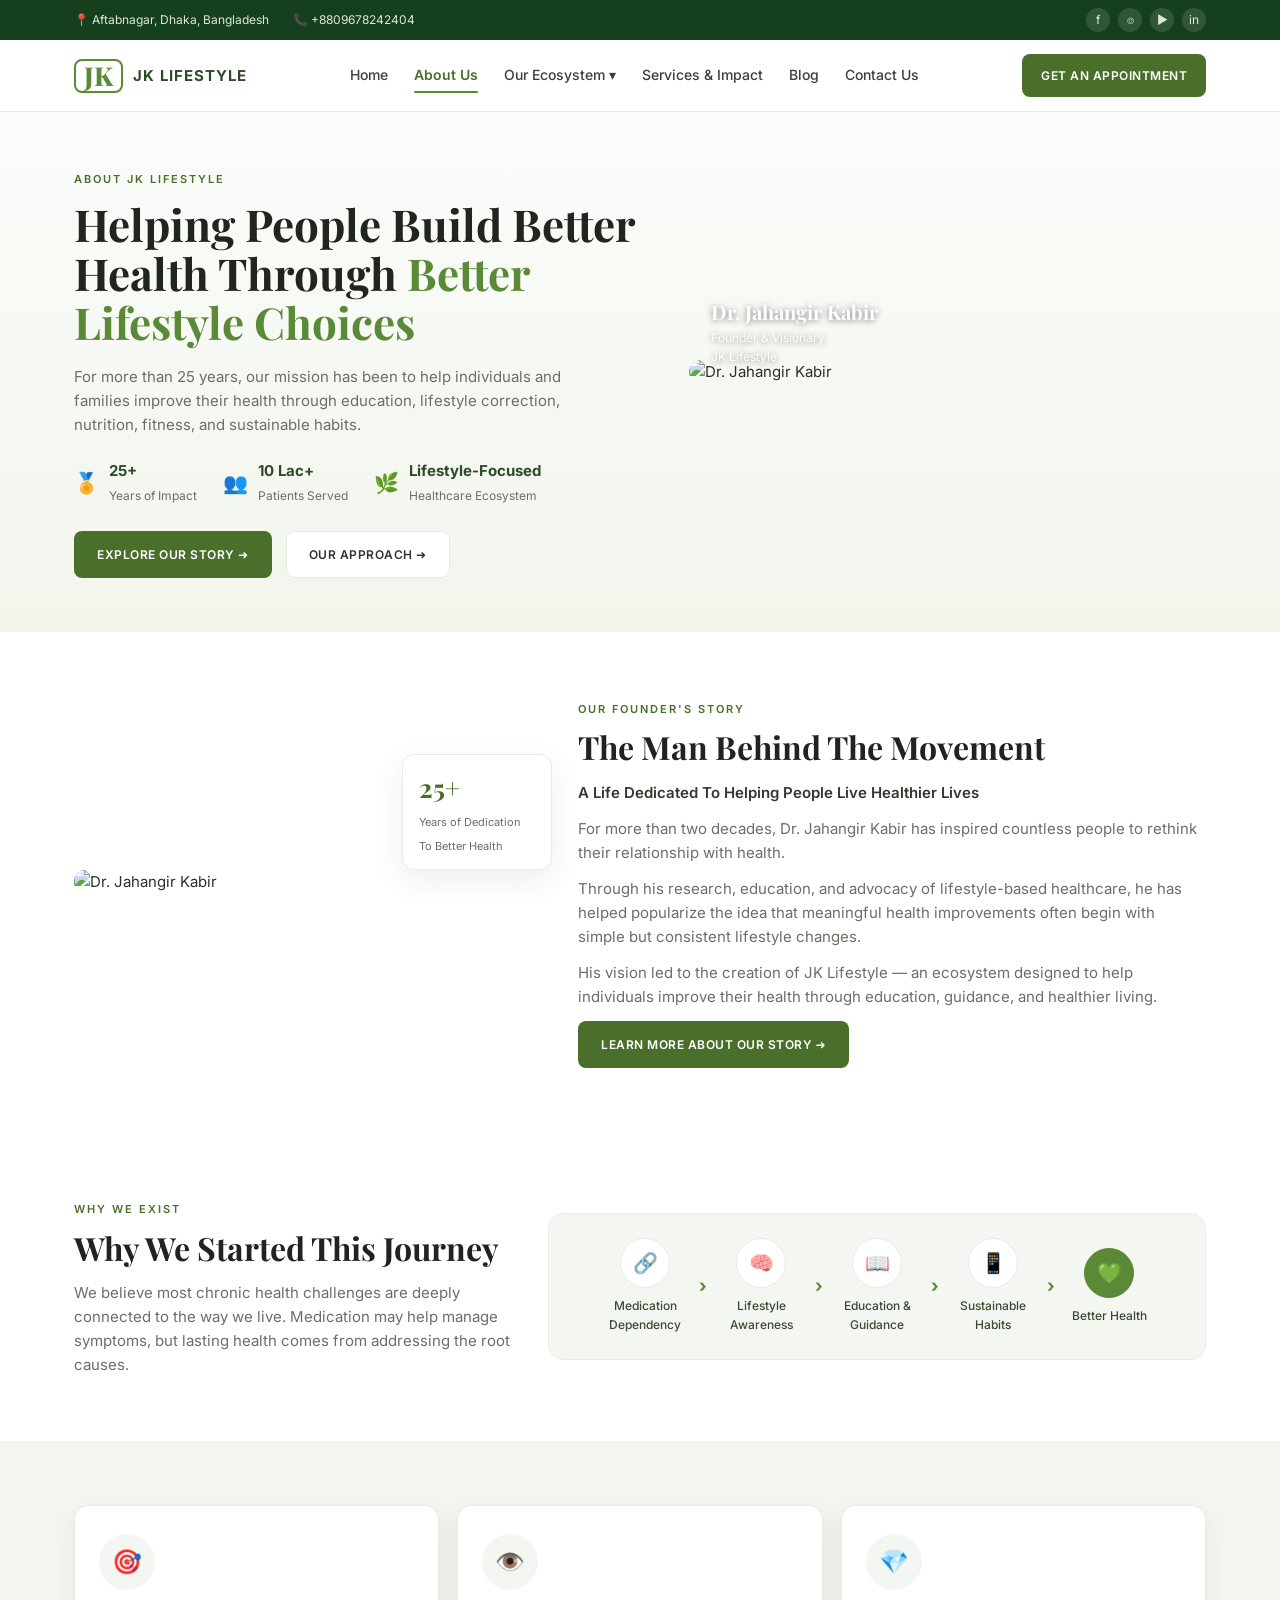
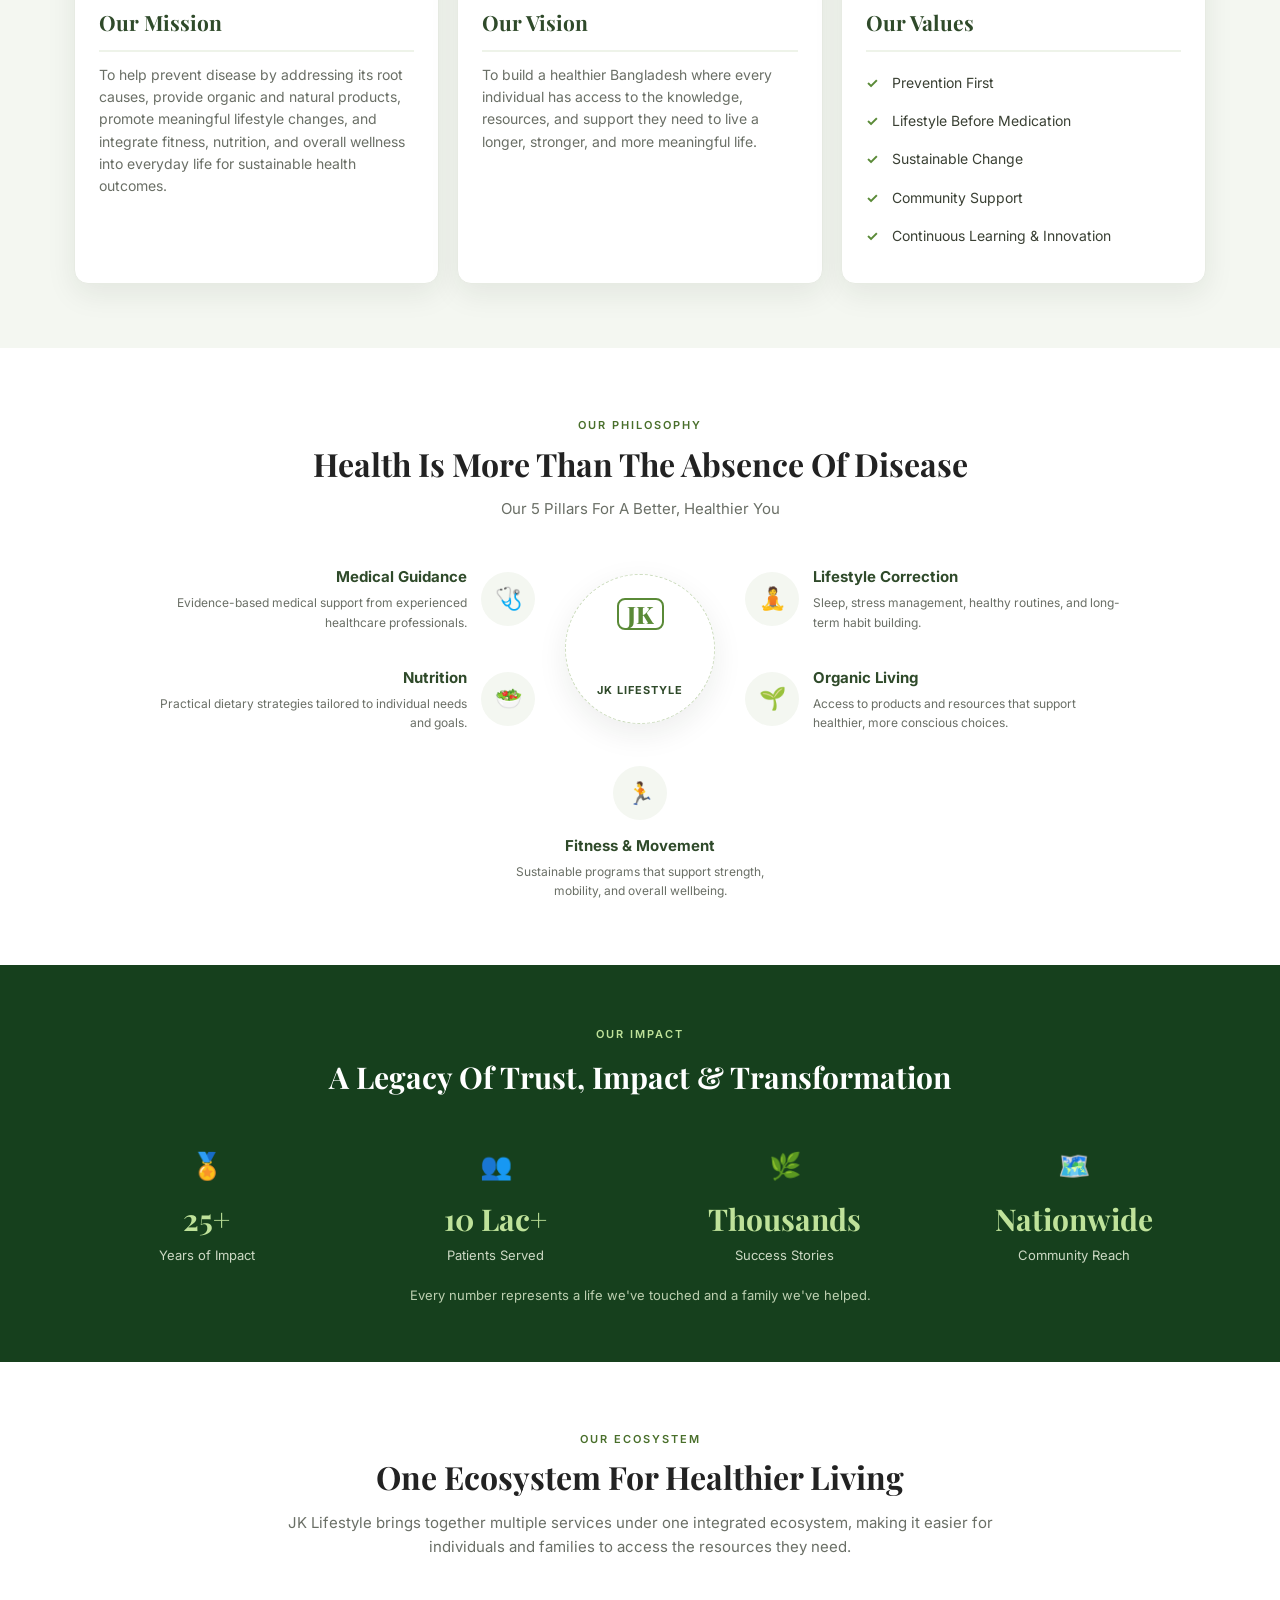
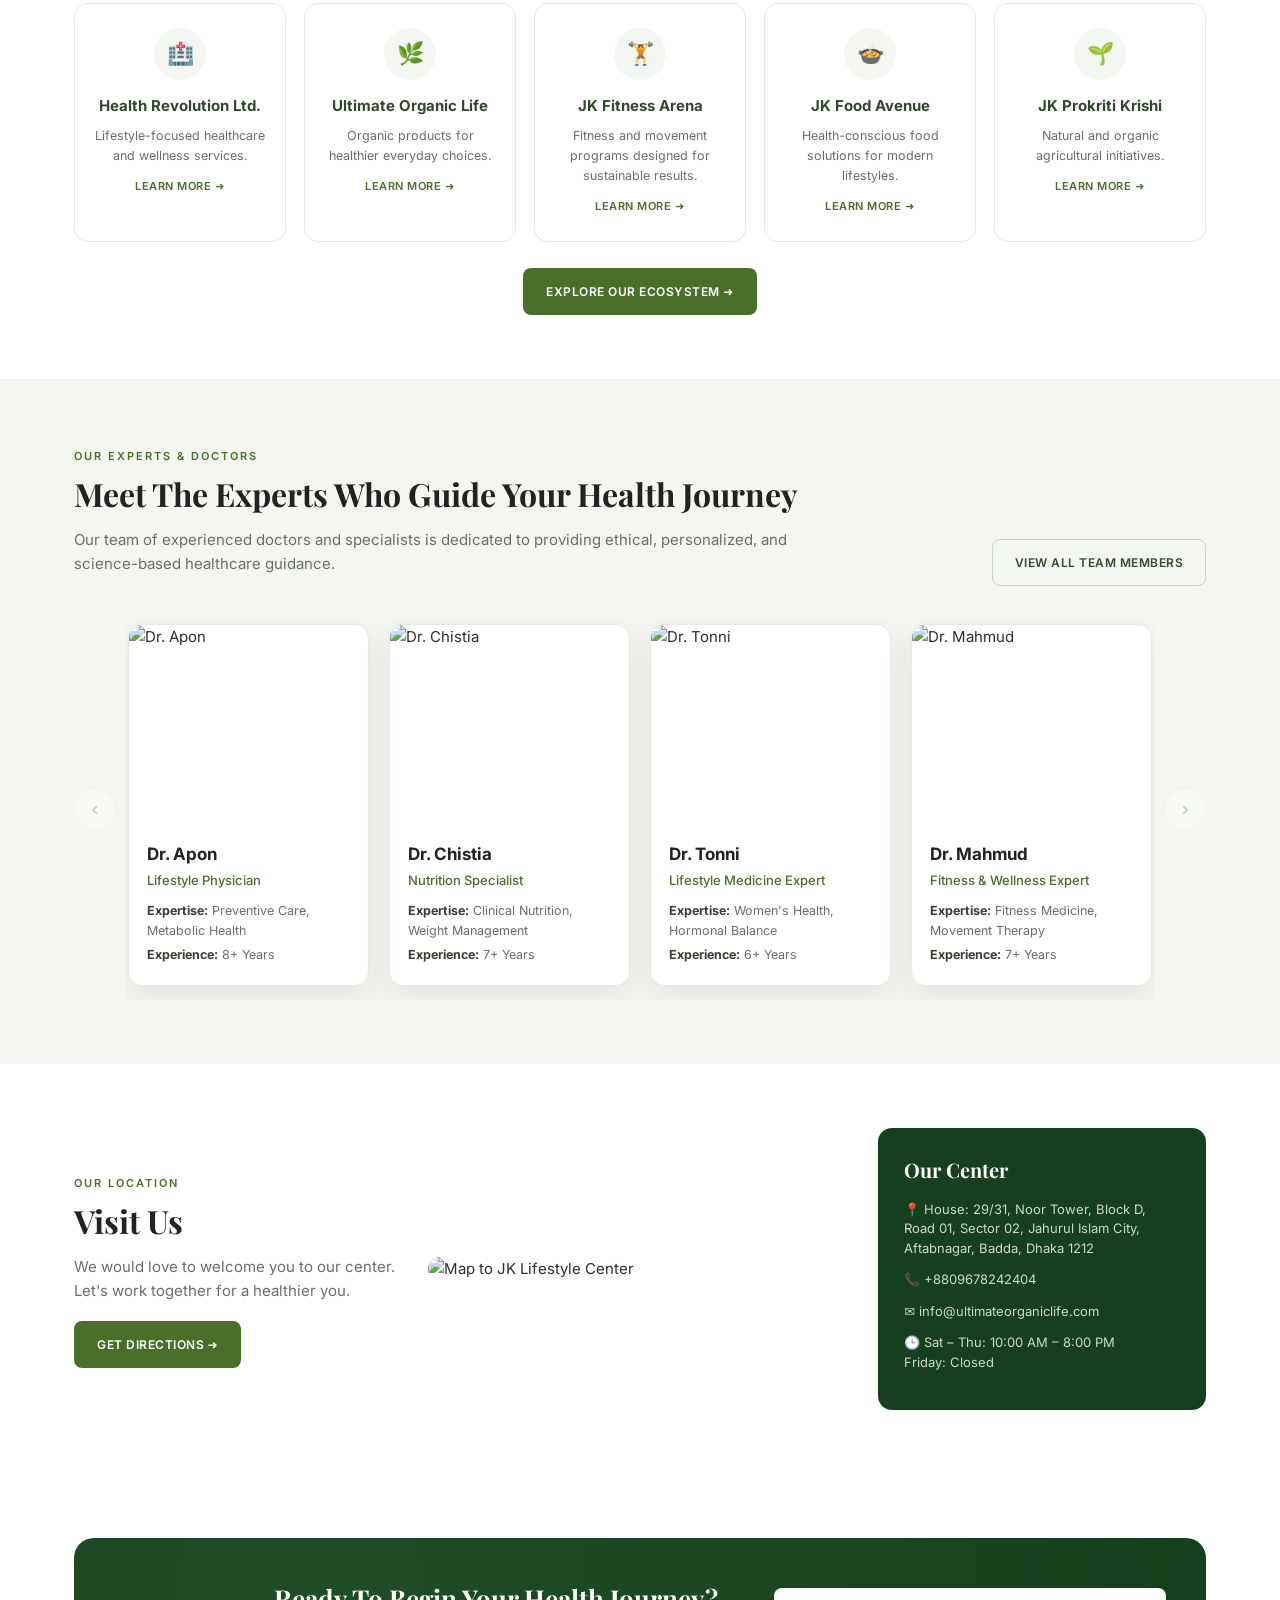
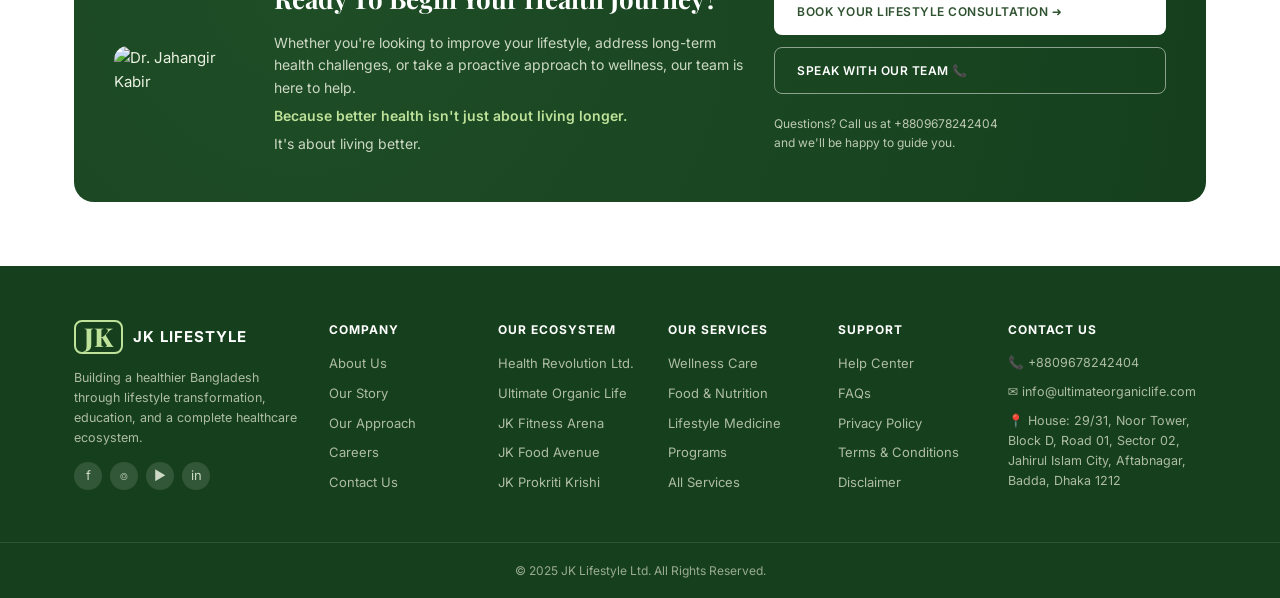
==== about.html @ e8c4aec1 "Initial commit: JK Lifestyle site (home + about) - Responsive landing + About Us pages sharing brand" ====
<!DOCTYPE html>
<html lang="en">
<head>
<meta charset="UTF-8" />
<meta name="viewport" content="width=device-width, initial-scale=1.0" />
<title>About Us — JK Lifestyle</title>
<link rel="stylesheet" href="styles.css" />
<link rel="preconnect" href="https://fonts.googleapis.com" />
<link rel="preconnect" href="https://fonts.gstatic.com" crossorigin />
<link href="https://fonts.googleapis.com/css2?family=Inter:wght@400;500;600;700&family=Playfair+Display:wght@600;700;800&display=swap" rel="stylesheet" />
</head>
<body>

<!-- ===== TOP BAR ===== -->
<div class="topbar">
  <div class="container topbar__inner">
    <div class="topbar__left">
      <span class="topbar__item">📍 Aftabnagar, Dhaka, Bangladesh</span>
      <span class="topbar__item">📞 +8809678242404</span>
    </div>
    <div class="topbar__social">
      <a href="#" aria-label="Facebook">f</a>
      <a href="#" aria-label="Instagram">⌾</a>
      <a href="#" aria-label="YouTube">▶</a>
      <a href="#" aria-label="LinkedIn">in</a>
    </div>
  </div>
</div>

<!-- ===== HEADER / NAV ===== -->
<header class="header">
  <div class="container header__inner">
    <a href="index.html" class="brand">
      <span class="brand__mark">JK</span>
      <span class="brand__name">JK LIFESTYLE</span>
    </a>
    <nav class="nav">
      <a href="index.html" class="nav__link">Home</a>
      <a href="about.html" class="nav__link is-active">About Us</a>
      <a href="#" class="nav__link">Our Ecosystem ▾</a>
      <a href="#" class="nav__link">Services &amp; Impact</a>
      <a href="#" class="nav__link">Blog</a>
      <a href="#" class="nav__link">Contact Us</a>
    </nav>
    <a href="#" class="btn btn--solid header__cta">GET AN APPOINTMENT</a>
    <button class="nav__toggle" aria-label="Open menu" aria-controls="mobileMenu" aria-expanded="false">&#9776;</button>
  </div>
</header>

<!-- ===== MOBILE MENU ===== -->
<nav class="mobile-menu" id="mobileMenu" aria-hidden="true" aria-label="Mobile">
  <a href="index.html" class="mobile-menu__link">Home</a>
  <a href="about.html" class="mobile-menu__link">About Us</a>
  <a href="#" class="mobile-menu__link">Our Ecosystem</a>
  <a href="#" class="mobile-menu__link">Services &amp; Impact</a>
  <a href="#" class="mobile-menu__link">Blog</a>
  <a href="#" class="mobile-menu__link">Contact Us</a>
  <a href="#" class="btn btn--solid mobile-menu__cta">GET AN APPOINTMENT</a>
</nav>

<!-- ===== ABOUT HERO ===== -->
<section class="abouthero">
  <div class="container abouthero__inner">
    <div class="abouthero__content">
      <span class="eyebrow">ABOUT JK LIFESTYLE</span>
      <h1 class="abouthero__title">Helping People Build Better Health Through <span class="accent">Better Lifestyle Choices</span></h1>
      <p class="abouthero__text">For more than 25 years, our mission has been to help individuals and families improve their health through education, lifestyle correction, nutrition, fitness, and sustainable habits.</p>
      <div class="abouthero__stats">
        <div class="stat"><span class="stat__icon">🏅</span><div><strong>25+</strong><small>Years of Impact</small></div></div>
        <div class="stat"><span class="stat__icon">👥</span><div><strong>10 Lac+</strong><small>Patients Served</small></div></div>
        <div class="stat"><span class="stat__icon">🌿</span><div><strong>Lifestyle-Focused</strong><small>Healthcare Ecosystem</small></div></div>
      </div>
      <div class="abouthero__actions">
        <a href="#" class="btn btn--solid">EXPLORE OUR STORY ➜</a>
        <a href="#" class="btn btn--ghost">OUR APPROACH ➜</a>
      </div>
    </div>
    <figure class="abouthero__media">
      <img src="https://placehold.co/560x460/2c4a2a/eef3ea?text=Dr.+Jahangir+Kabir" alt="Dr. Jahangir Kabir" />
      <figcaption><strong>Dr. Jahangir Kabir</strong><span>Founder &amp; Visionary</span><span>JK Lifestyle</span></figcaption>
    </figure>
  </div>
</section>

<!-- ===== FOUNDER STORY ===== -->
<section class="section founder">
  <div class="container founder__inner">
    <div class="founder__media story__media">
      <img src="https://placehold.co/440x340/dfe6da/3a5a2a?text=Founder" alt="Dr. Jahangir Kabir" />
      <div class="story__badge"><strong>25+</strong><span>Years of Dedication To Better Health</span></div>
    </div>
    <div class="founder__content">
      <span class="eyebrow">OUR FOUNDER'S STORY</span>
      <h2 class="section__title">The Man Behind The Movement</h2>
      <p class="lead-line">A Life Dedicated To Helping People Live Healthier Lives</p>
      <p>For more than two decades, Dr. Jahangir Kabir has inspired countless people to rethink their relationship with health.</p>
      <p>Through his research, education, and advocacy of lifestyle-based healthcare, he has helped popularize the idea that meaningful health improvements often begin with simple but consistent lifestyle changes.</p>
      <p>His vision led to the creation of JK Lifestyle — an ecosystem designed to help individuals improve their health through education, guidance, and healthier living.</p>
      <a href="#" class="btn btn--solid">LEARN MORE ABOUT OUR STORY ➜</a>
    </div>
  </div>
</section>

<!-- ===== WHY WE EXIST ===== -->
<section class="section why">
  <div class="container why__inner">
    <div class="why__text">
      <span class="eyebrow">WHY WE EXIST</span>
      <h2 class="section__title">Why We Started This Journey</h2>
      <p>We believe most chronic health challenges are deeply connected to the way we live. Medication may help manage symptoms, but lasting health comes from addressing the root causes.</p>
    </div>
    <div class="why__flow">
      <div class="why__step"><span>🔗</span>Medication Dependency</div>
      <span class="why__arrow">›</span>
      <div class="why__step"><span>🧠</span>Lifestyle Awareness</div>
      <span class="why__arrow">›</span>
      <div class="why__step"><span>📖</span>Education &amp; Guidance</div>
      <span class="why__arrow">›</span>
      <div class="why__step"><span>📱</span>Sustainable Habits</div>
      <span class="why__arrow">›</span>
      <div class="why__step why__step--end"><span>💚</span>Better Health</div>
    </div>
  </div>
</section>

<!-- ===== MISSION / VISION / VALUES ===== -->
<section class="section section--tint mvv">
  <div class="container cards cards--3">
    <article class="mvv__card">
      <span class="mvv__icon">🎯</span>
      <h3>Our Mission</h3>
      <p>To help prevent disease by addressing its root causes, provide organic and natural products, promote meaningful lifestyle changes, and integrate fitness, nutrition, and overall wellness into everyday life for sustainable health outcomes.</p>
    </article>
    <article class="mvv__card">
      <span class="mvv__icon">👁️</span>
      <h3>Our Vision</h3>
      <p>To build a healthier Bangladesh where every individual has access to the knowledge, resources, and support they need to live a longer, stronger, and more meaningful life.</p>
    </article>
    <article class="mvv__card">
      <span class="mvv__icon">💎</span>
      <h3>Our Values</h3>
      <ul class="mvv__list">
        <li>Prevention First</li>
        <li>Lifestyle Before Medication</li>
        <li>Sustainable Change</li>
        <li>Community Support</li>
        <li>Continuous Learning &amp; Innovation</li>
      </ul>
    </article>
  </div>
</section>

<!-- ===== PHILOSOPHY / 5 PILLARS ===== -->
<section class="section philosophy">
  <div class="container">
    <div class="section__head">
      <span class="eyebrow">OUR PHILOSOPHY</span>
      <h2 class="section__title">Health Is More Than The Absence Of Disease</h2>
      <p class="section__sub">Our 5 Pillars For A Better, Healthier You</p>
    </div>
    <div class="pillars">
      <div class="pillars__side">
        <div class="pillar pillar--right">
          <div class="pillar__body"><h3>Medical Guidance</h3><p>Evidence-based medical support from experienced healthcare professionals.</p></div>
          <span class="pillar__icon" aria-hidden="true">🩺</span>
        </div>
        <div class="pillar pillar--right">
          <div class="pillar__body"><h3>Nutrition</h3><p>Practical dietary strategies tailored to individual needs and goals.</p></div>
          <span class="pillar__icon" aria-hidden="true">🥗</span>
        </div>
      </div>
      <div class="pillars__center">
        <div class="pillars__logo">
          <span class="brand__mark">JK</span>
          <span>JK LIFESTYLE</span>
        </div>
      </div>
      <div class="pillars__side">
        <div class="pillar">
          <span class="pillar__icon" aria-hidden="true">🧘</span>
          <div class="pillar__body"><h3>Lifestyle Correction</h3><p>Sleep, stress management, healthy routines, and long-term habit building.</p></div>
        </div>
        <div class="pillar">
          <span class="pillar__icon" aria-hidden="true">🌱</span>
          <div class="pillar__body"><h3>Organic Living</h3><p>Access to products and resources that support healthier, more conscious choices.</p></div>
        </div>
      </div>
    </div>
    <div class="pillars__bottom">
      <div class="pillar pillar--center">
        <span class="pillar__icon" aria-hidden="true">🏃</span>
        <div class="pillar__body"><h3>Fitness &amp; Movement</h3><p>Sustainable programs that support strength, mobility, and overall wellbeing.</p></div>
      </div>
    </div>
  </div>
</section>

<!-- ===== OUR IMPACT (dark band) ===== -->
<section class="impact">
  <div class="container">
    <div class="section__head">
      <span class="eyebrow eyebrow--light">OUR IMPACT</span>
      <h2 class="impact__title">A Legacy Of Trust, Impact &amp; Transformation</h2>
    </div>
    <div class="impact__grid">
      <div class="impact__item"><span>🏅</span><strong>25+</strong><small>Years of Impact</small></div>
      <div class="impact__item"><span>👥</span><strong>10 Lac+</strong><small>Patients Served</small></div>
      <div class="impact__item"><span>🌿</span><strong>Thousands</strong><small>Success Stories</small></div>
      <div class="impact__item"><span>🗺️</span><strong>Nationwide</strong><small>Community Reach</small></div>
    </div>
    <p class="impact__foot">Every number represents a life we've touched and a family we've helped.</p>
  </div>
</section>

<!-- ===== ECOSYSTEM ===== -->
<section class="section ecosystem">
  <div class="container">
    <div class="section__head">
      <span class="eyebrow">OUR ECOSYSTEM</span>
      <h2 class="section__title">One Ecosystem For Healthier Living</h2>
      <p class="section__sub">JK Lifestyle brings together multiple services under one integrated ecosystem, making it easier for individuals and families to access the resources they need.</p>
    </div>
    <div class="cards cards--5">
      <article class="eco"><span class="eco__icon">🏥</span><h3>Health Revolution Ltd.</h3><p>Lifestyle-focused healthcare and wellness services.</p><a href="#" class="eco__link">LEARN MORE ➜</a></article>
      <article class="eco"><span class="eco__icon">🌿</span><h3>Ultimate Organic Life</h3><p>Organic products for healthier everyday choices.</p><a href="#" class="eco__link">LEARN MORE ➜</a></article>
      <article class="eco"><span class="eco__icon">🏋️</span><h3>JK Fitness Arena</h3><p>Fitness and movement programs designed for sustainable results.</p><a href="#" class="eco__link">LEARN MORE ➜</a></article>
      <article class="eco"><span class="eco__icon">🍲</span><h3>JK Food Avenue</h3><p>Health-conscious food solutions for modern lifestyles.</p><a href="#" class="eco__link">LEARN MORE ➜</a></article>
      <article class="eco"><span class="eco__icon">🌱</span><h3>JK Prokriti Krishi</h3><p>Natural and organic agricultural initiatives.</p><a href="#" class="eco__link">LEARN MORE ➜</a></article>
    </div>
    <div class="center"><a href="#" class="btn btn--solid">EXPLORE OUR ECOSYSTEM ➜</a></div>
  </div>
</section>

<!-- ===== EXPERTS / DOCTORS ===== -->
<section class="section section--tint experts">
  <div class="container">
    <div class="experts__head">
      <div>
        <span class="eyebrow">OUR EXPERTS &amp; DOCTORS</span>
        <h2 class="section__title">Meet The Experts Who Guide Your Health Journey</h2>
        <p class="section__sub" style="margin-left:0;text-align:left">Our team of experienced doctors and specialists is dedicated to providing ethical, personalized, and science-based healthcare guidance.</p>
      </div>
      <a href="#" class="btn btn--ghost btn--ghost-dark">VIEW ALL TEAM MEMBERS</a>
    </div>

    <div class="experts__carousel">
      <button class="experts__arrow experts__arrow--prev" type="button" aria-label="Previous experts">&#8249;</button>
      <div class="experts__scroller" data-scroller>
        <article class="doctor">
          <img src="https://placehold.co/260x220/dfe6da/3a5a2a?text=Dr.+Apon" alt="Dr. Apon" />
          <div class="doctor__body">
            <h3>Dr. Apon</h3>
            <span class="doctor__role">Lifestyle Physician</span>
            <p><strong>Expertise:</strong> Preventive Care, Metabolic Health</p>
            <p><strong>Experience:</strong> 8+ Years</p>
          </div>
        </article>
        <article class="doctor">
          <img src="https://placehold.co/260x220/dfe6da/3a5a2a?text=Dr.+Chistia" alt="Dr. Chistia" />
          <div class="doctor__body">
            <h3>Dr. Chistia</h3>
            <span class="doctor__role">Nutrition Specialist</span>
            <p><strong>Expertise:</strong> Clinical Nutrition, Weight Management</p>
            <p><strong>Experience:</strong> 7+ Years</p>
          </div>
        </article>
        <article class="doctor">
          <img src="https://placehold.co/260x220/dfe6da/3a5a2a?text=Dr.+Tonni" alt="Dr. Tonni" />
          <div class="doctor__body">
            <h3>Dr. Tonni</h3>
            <span class="doctor__role">Lifestyle Medicine Expert</span>
            <p><strong>Expertise:</strong> Women's Health, Hormonal Balance</p>
            <p><strong>Experience:</strong> 6+ Years</p>
          </div>
        </article>
        <article class="doctor">
          <img src="https://placehold.co/260x220/dfe6da/3a5a2a?text=Dr.+Mahmud" alt="Dr. Mahmud" />
          <div class="doctor__body">
            <h3>Dr. Mahmud</h3>
            <span class="doctor__role">Fitness &amp; Wellness Expert</span>
            <p><strong>Expertise:</strong> Fitness Medicine, Movement Therapy</p>
            <p><strong>Experience:</strong> 7+ Years</p>
          </div>
        </article>
      </div>
      <button class="experts__arrow experts__arrow--next" type="button" aria-label="Next experts">&#8250;</button>
    </div>
  </div>
</section>

<!-- ===== LOCATION ===== -->
<section class="section location">
  <div class="container location__inner">
    <div class="location__text">
      <span class="eyebrow">OUR LOCATION</span>
      <h2 class="section__title">Visit Us</h2>
      <p>We would love to welcome you to our center. Let's work together for a healthier you.</p>
      <a href="#" class="btn btn--solid">GET DIRECTIONS ➜</a>
    </div>
    <div class="location__map">
      <img src="https://placehold.co/440x300/e6ece2/777?text=Map" alt="Map to JK Lifestyle Center" />
    </div>
    <div class="location__card">
      <h3>Our Center</h3>
      <p>📍 House: 29/31, Noor Tower, Block D, Road 01, Sector 02, Jahurul Islam City, Aftabnagar, Badda, Dhaka 1212</p>
      <p>📞 +8809678242404</p>
      <p>✉️ info@ultimateorganiclife.com</p>
      <p>🕒 Sat – Thu: 10:00 AM – 8:00 PM<br />Friday: Closed</p>
    </div>
  </div>
</section>

<!-- ===== CTA ===== -->
<section class="section cta">
  <div class="container">
    <div class="cta__box">
      <img src="https://placehold.co/120x150/2f5230/cfe0b8?text=Dr." alt="Dr. Jahangir Kabir" class="cta__img" />
      <div class="cta__text">
        <h2>Ready To Begin Your Health Journey?</h2>
        <p>Whether you're looking to improve your lifestyle, address long-term health challenges, or take a proactive approach to wellness, our team is here to help.</p>
        <p class="cta__highlight">Because better health isn't just about living longer.</p>
        <p>It's about living better.</p>
      </div>
      <div class="cta__actions">
        <a href="#" class="btn btn--light">BOOK YOUR LIFESTYLE CONSULTATION ➜</a>
        <a href="#" class="btn btn--outline-light">SPEAK WITH OUR TEAM 📞</a>
        <p class="cta__phone">Questions? Call us at +8809678242404<br />and we'll be happy to guide you.</p>
      </div>
    </div>
  </div>
</section>

<!-- ===== FOOTER ===== -->
<footer class="footer">
  <div class="container footer__inner">
    <div class="footer__brand">
      <a href="index.html" class="brand brand--light">
        <span class="brand__mark">JK</span>
        <span class="brand__name">JK LIFESTYLE</span>
      </a>
      <p>Building a healthier Bangladesh through lifestyle transformation, education, and a complete healthcare ecosystem.</p>
      <div class="footer__social"><a href="#" aria-label="Facebook">f</a><a href="#" aria-label="Instagram">⌾</a><a href="#" aria-label="YouTube">▶</a><a href="#" aria-label="LinkedIn">in</a></div>
    </div>
    <div class="footer__col">
      <h4>COMPANY</h4>
      <a href="about.html">About Us</a><a href="#">Our Story</a><a href="#">Our Approach</a><a href="#">Careers</a><a href="#">Contact Us</a>
    </div>
    <div class="footer__col">
      <h4>OUR ECOSYSTEM</h4>
      <a href="#">Health Revolution Ltd.</a><a href="#">Ultimate Organic Life</a><a href="#">JK Fitness Arena</a><a href="#">JK Food Avenue</a><a href="#">JK Prokriti Krishi</a>
    </div>
    <div class="footer__col">
      <h4>OUR SERVICES</h4>
      <a href="#">Wellness Care</a><a href="#">Food &amp; Nutrition</a><a href="#">Lifestyle Medicine</a><a href="#">Programs</a><a href="#">All Services</a>
    </div>
    <div class="footer__col">
      <h4>SUPPORT</h4>
      <a href="#">Help Center</a><a href="#">FAQs</a><a href="#">Privacy Policy</a><a href="#">Terms &amp; Conditions</a><a href="#">Disclaimer</a>
    </div>
    <div class="footer__col footer__contact">
      <h4>CONTACT US</h4>
      <p>📞 +8809678242404</p>
      <p>✉️ info@ultimateorganiclife.com</p>
      <p>📍 House: 29/31, Noor Tower, Block D, Road 01, Sector 02, Jahirul Islam City, Aftabnagar, Badda, Dhaka 1212</p>
    </div>
  </div>
  <div class="footer__bottom">
    <div class="container">© 2025 JK Lifestyle Ltd. All Rights Reserved.</div>
  </div>
</footer>

<script src="script.js"></script>
</body>
</html>
---- styles.css ----
/* ===== BRAND TOKENS ===== */
:root{
  /* Brand greens — shared across all pages */
  --dark-green:#16401d;     /* top bar, footer, CTA, dark bands */
  --dark-green-2:#1e4d26;
  --green:#5a8a37;          /* primary buttons / accents */
  --green-d:#496f2b;        /* button hover */
  --accent:#6aa63b;         /* highlight text */
  --tint:#f4f7f1;           /* pale section background */
  --tint-2:#eef3e9;
  --ink:#2c2f2a;
  --muted:#6a6f66;
  --line:#e7ebe3;
  /* Typography */
  --font-display:'Playfair Display', Georgia, serif;
  --font-body:'Inter', system-ui, -apple-system, sans-serif;
  --radius:14px;
  --shadow:0 10px 30px rgba(20,40,20,.08);
  --maxw:1180px;
}
*{box-sizing:border-box;margin:0;padding:0}
html{scroll-behavior:smooth}
body{
  font-family:var(--font-body);
  color:var(--ink);
  background:#fff;
  line-height:1.6;
  font-size:15px;
}
img{max-width:100%;display:block;border-radius:10px}
a{text-decoration:none;color:inherit}
.container{max-width:var(--maxw);margin:0 auto;padding:0 24px}
.center{text-align:center;margin-top:26px}

/* ===== HEADINGS / SHARED ===== */
.section{padding:64px 0}
.section--tint{background:var(--tint)}
.section__head{text-align:center;max-width:780px;margin:0 auto 44px}
.section__title{
  font-family:var(--font-display);
  font-size:32px;line-height:1.2;color:#222;margin-bottom:14px;
}
.section__sub{color:var(--muted);max-width:720px;margin:10px auto}
.eyebrow{
  display:inline-block;letter-spacing:2px;font-size:11px;font-weight:600;
  color:var(--green-d);text-transform:uppercase;margin-bottom:10px;
}
.eyebrow--light{color:#bfe29a}

/* ===== BUTTONS ===== */
.btn{
  display:inline-flex;align-items:center;gap:8px;
  font-size:12px;font-weight:600;letter-spacing:.5px;text-transform:uppercase;
  padding:13px 22px;border-radius:8px;cursor:pointer;transition:.2s;border:1.5px solid transparent;
}
.btn--solid{background:var(--green-d);color:#fff}
.btn--solid:hover{background:#3a5a22}
.btn--ghost{background:#fff;color:#333;border-color:var(--line)}
.btn--ghost:hover{border-color:var(--green);color:var(--green)}
.btn--ghost-dark{background:transparent;border-color:#cbd3c4;color:#3a4a33}
.btn--light{background:#fff;color:#2f5230}
.btn--light:hover{background:#eef3ea}
.btn--outline-light{background:transparent;border-color:rgba(255,255,255,.5);color:#fff}
.btn--outline-light:hover{background:rgba(255,255,255,.1)}

/* ===== TOP BAR ===== */
.topbar{background:var(--dark-green);color:#dfe7d8;font-size:12px;padding:8px 0}
.topbar__inner{display:flex;justify-content:space-between;align-items:center}
.topbar__left{display:flex;gap:24px}
.topbar__social{display:flex;gap:8px}
.topbar__social a{
  width:24px;height:24px;display:grid;place-items:center;border-radius:50%;
  background:rgba(255,255,255,.12);font-size:12px;
}
.topbar__social a:hover{background:var(--green)}

/* ===== HEADER ===== */
.header{position:sticky;top:0;z-index:50;background:#fff;border-bottom:1px solid var(--line)}
.header__inner{display:flex;align-items:center;justify-content:space-between;padding:14px 24px}
.brand{display:flex;align-items:center;gap:10px}
.brand__mark{
  font-family:var(--font-display);font-weight:800;color:var(--green);
  font-size:26px;border:2px solid var(--green);border-radius:8px;padding:2px 8px;line-height:1;
}
.brand__name{font-weight:700;letter-spacing:1px;color:#2f4a2a;font-size:15px}
.nav{display:flex;gap:26px}
.nav__link{font-size:14px;font-weight:500;color:#3a3f37}
.nav__link:hover{color:var(--green-d)}
.header__cta{padding:11px 18px}
.nav__toggle{display:none;font-size:24px;line-height:1;background:none;border:none;cursor:pointer;color:#2f4a2a;width:40px;height:40px}

/* ===== MOBILE MENU ===== */
.mobile-menu{
  display:none;position:sticky;top:69px;z-index:49;background:#fff;
  border-bottom:1px solid var(--line);box-shadow:var(--shadow);
  flex-direction:column;padding:8px 24px 18px;
  max-height:0;overflow:hidden;opacity:0;visibility:hidden;
  transition:max-height .3s ease,opacity .25s ease,padding .3s ease,visibility .3s ease;
}
.mobile-menu.is-open{max-height:80vh;opacity:1;visibility:visible}
.mobile-menu__link{padding:13px 4px;font-size:15px;font-weight:500;color:#3a3f37;border-bottom:1px solid var(--line)}
.mobile-menu__link:hover{color:var(--green)}
.mobile-menu__cta{margin-top:14px;justify-content:center}
body.menu-locked{overflow:hidden}

/* ===== HERO ===== */
.hero{background:linear-gradient(180deg,#fbfcfa,#f2f6ee);overflow:hidden}
.hero__inner{display:grid;grid-template-columns:1.1fr .9fr;gap:40px;align-items:center;padding:56px 24px}
.hero__title{font-family:var(--font-display);font-size:54px;line-height:1.05;color:#1f1f1f}
.hero__title .accent{color:var(--green)}
.hero__lead{font-weight:600;font-size:17px;margin:18px 0 12px;color:#33372f;max-width:480px}
.hero__text{color:var(--muted);max-width:500px;font-size:14px}
.hero__actions{display:flex;flex-wrap:wrap;gap:14px;margin:26px 0}
.hero__stats{display:flex;gap:18px;flex-wrap:wrap;background:#fff;border:1px solid var(--line);border-radius:12px;padding:16px 20px;box-shadow:var(--shadow);max-width:560px}
.stat{display:flex;align-items:center;gap:10px}
.stat__icon{font-size:20px}
.stat strong{display:block;font-size:15px;color:#2f4a2a}
.stat small{color:var(--muted);font-size:12px}
.hero__media{position:relative;display:grid;place-items:center}
.hero__blob{
  position:absolute;width:min(430px,100%);aspect-ratio:43/52;height:auto;background:var(--dark-green);
  border-radius:55% 45% 50% 50%/60% 55% 45% 40%;right:0;
}
.hero__img{position:relative;border-radius:18px;width:90%}

/* ===== PROBLEM ===== */
.problem__inner{display:grid;grid-template-columns:.9fr 1.1fr;gap:40px;align-items:center}
.goodnews{background:var(--tint);border-left:4px solid var(--green);border-radius:10px;padding:16px 18px;margin:18px 0}
.goodnews strong{color:var(--green-d)}
.goodnews p{font-size:13px;color:var(--muted);margin-top:6px}
.problem__content p{color:var(--muted)}

/* ===== CARDS ===== */
.cards{display:grid;gap:18px}
.cards--5{grid-template-columns:repeat(5,1fr)}
.feature,.eco{
  background:#fff;border:1px solid var(--line);border-radius:var(--radius);
  padding:24px 18px;text-align:center;transition:.2s;
}
.feature:hover,.eco:hover{box-shadow:var(--shadow);transform:translateY(-4px);border-color:#d6e3cc}
.feature__icon,.eco__icon{
  display:inline-grid;place-items:center;width:52px;height:52px;border-radius:50%;
  background:var(--tint);font-size:22px;margin-bottom:14px;
}
.feature h3,.eco h3{font-size:15px;margin-bottom:8px;color:#2f4a2a}
.feature p,.eco p{font-size:12.5px;color:var(--muted)}
.difference__foot{text-align:center;margin-top:30px;color:#3a4a33;font-weight:500}

/* ===== FOUNDER ===== */
.founder__inner{display:grid;grid-template-columns:.85fr 1.15fr;gap:40px;align-items:center}
.founder__content p{color:var(--muted);margin-bottom:12px}
.founder__content strong{color:#2f4a2a}

/* ===== SOCIAL PROOF ===== */
.proof__grid{display:grid;grid-template-columns:repeat(7,1fr);gap:14px;margin:30px 0}
.proof__item{
  text-align:center;font-size:12px;color:#3a4a33;
}
.proof__item span{
  display:grid;place-items:center;width:54px;height:54px;margin:0 auto 10px;
  border-radius:50%;background:#fff;border:1px solid var(--line);font-size:22px;box-shadow:var(--shadow);
}

/* ===== STEPS ===== */
.steps__row{display:flex;align-items:flex-start;justify-content:center;gap:8px;flex-wrap:wrap}
.step{flex:1;min-width:160px;max-width:220px;text-align:center}
.step__circle{
  width:72px;height:72px;border-radius:50%;background:var(--green);color:#fff;
  display:grid;place-items:center;font-size:28px;margin:0 auto 16px;box-shadow:var(--shadow);
}
.step h3{color:var(--green-d);font-size:14px;margin-bottom:4px}
.step strong{display:block;margin-bottom:8px;font-size:15px;color:#2f4a2a}
.step p{font-size:12.5px;color:var(--muted)}
.step__arrow{color:var(--green);font-size:22px;align-self:center;margin-top:24px}

/* ===== RISK ===== */
.risk__box{
  background:var(--dark-green);color:#eaf1e3;border-radius:18px;overflow:hidden;
  display:grid;grid-template-columns:160px 1fr 320px;gap:24px;align-items:center;padding:28px 32px;
}
.risk__media img{border-radius:12px}
.risk__title{font-family:var(--font-display);font-size:26px;margin-bottom:12px}
.risk__content p{color:#cdd9c4;font-size:14px;margin-bottom:16px}
.risk__note{font-size:12px;color:#bfe29a !important;margin-top:10px}
.risk__card{background:#fff;color:var(--ink);border-radius:14px;padding:20px}
.riskcard__head{font-weight:600;font-size:13px;margin-bottom:10px;color:#2f4a2a}
.gauge{position:relative;text-align:center;margin-bottom:14px}
.gauge__svg{width:150px}
.gauge__value{margin-top:-14px}
.gauge__value strong{font-size:26px;color:var(--green-d);display:block}
.gauge__value small{color:var(--muted);font-size:11px}
.riskcard__list{list-style:none;font-size:12px}
.riskcard__list li{display:flex;justify-content:space-between;align-items:center;padding:5px 0;color:#444}
.bar{width:80px;height:7px;border-radius:4px;background:#e6e6e6;position:relative;overflow:hidden}
.bar::after{content:"";position:absolute;left:0;top:0;bottom:0;background:var(--green)}
.bar--2::after{width:40%}
.bar--3::after{width:60%}
.bar--4::after{width:80%}

/* ===== MEDIA ===== */
.media__inner{display:grid;grid-template-columns:.8fr 1.2fr;gap:36px;align-items:center}
.media__text p{color:var(--muted);margin-bottom:18px}
.media__grid{display:grid;grid-template-columns:repeat(3,1fr);gap:14px}

/* ===== TESTIMONIALS ===== */
.testi__inner{display:grid;grid-template-columns:1fr 1fr;gap:40px;align-items:center}
.testi__text p{color:var(--muted);margin-bottom:18px}
.testi__card{background:#fff;border:1px solid var(--line);border-radius:16px;padding:28px;box-shadow:var(--shadow);position:relative}
.testi__quote{font-family:var(--font-display);font-size:50px;color:var(--green);line-height:0;position:absolute;top:34px;left:24px;opacity:.35;pointer-events:none}
.testi__viewport{overflow:hidden}
.testi__track{display:flex;transition:transform .45s ease}
.testi__slide{flex:0 0 100%;min-width:100%;padding-top:18px}
.testi__slide p{color:#3a4034;font-style:italic;margin:0}
.testi__author{display:flex;align-items:center;gap:12px;margin-top:18px}
.testi__author img{width:48px;height:48px;border-radius:50%}
.testi__author strong{color:#2f4a2a}
.testi__author small{display:block;color:var(--muted);font-size:12px}
.testi__nav{display:flex;align-items:center;gap:12px;margin-top:20px}
.testi__btn{width:34px;height:34px;border-radius:50%;border:1px solid var(--line);background:#fff;color:var(--green-d);font-size:18px;line-height:1;cursor:pointer;transition:.2s;flex-shrink:0}
.testi__btn:hover{background:var(--green);color:#fff;border-color:var(--green)}
.testi__dots{display:flex;gap:6px;margin:0 auto 0 0}
.testi__dot{width:8px;height:8px;padding:0;border:none;border-radius:50%;background:#d4dccb;cursor:pointer;transition:.2s}
.testi__dot.is-active{background:var(--green);width:20px;border-radius:5px}

/* ===== CTA ===== */
.cta__box{
  background:radial-gradient(circle at 20% 20%,var(--dark-green-2),var(--dark-green));
  color:#eaf1e3;border-radius:20px;padding:40px;
  display:grid;grid-template-columns:130px 1.2fr 1fr;gap:30px;align-items:center;
}
.cta__img{border-radius:14px}
.cta__text h2{font-family:var(--font-display);font-size:26px;margin-bottom:12px;color:#fff}
.cta__text p{color:#cdd9c4;font-size:14px;margin-bottom:6px}
.cta__highlight{color:#bfe29a !important;font-weight:600}
.cta__actions{display:flex;flex-direction:column;gap:12px}
.cta__phone{font-size:12px;color:#bdcab2 !important;margin-top:8px}

/* ===== FOOTER ===== */
.footer{background:var(--dark-green);color:#cdd9c4;padding-top:54px;font-size:13px}
.footer__inner{display:grid;grid-template-columns:1.6fr 1fr 1fr 1fr 1fr 1.4fr;gap:28px;padding-bottom:40px}
.brand--light .brand__mark{color:#bfe29a;border-color:#bfe29a}
.brand--light .brand__name{color:#fff}
.footer__brand p{margin:14px 0;font-size:12.5px;color:#aebca3;max-width:240px}
.footer__social{display:flex;gap:8px}
.footer__social a{width:28px;height:28px;display:grid;place-items:center;border-radius:50%;background:rgba(255,255,255,.12)}
.footer__social a:hover{background:var(--green)}
.footer__col h4{color:#fff;font-size:12px;letter-spacing:1px;margin-bottom:14px}
.footer__col a{display:block;margin-bottom:9px;color:#aebca3}
.footer__col a:hover{color:#fff}
.footer__contact p{margin-bottom:9px;color:#aebca3;font-size:12.5px}
.footer__bottom{border-top:1px solid rgba(255,255,255,.1);padding:18px 0;text-align:center;font-size:12px;color:#9aab8f}

/* ===== RESPONSIVE ===== */
@media(max-width:980px){
  .nav,.header__cta{display:none}
  .nav__toggle{display:grid;place-items:center}
  .mobile-menu{display:flex}
  .hero__inner,.problem__inner,.founder__inner,.media__inner,.testi__inner{grid-template-columns:1fr}
  .cards--5{grid-template-columns:repeat(2,1fr)}
  .proof__grid{grid-template-columns:repeat(3,1fr)}
  .risk__box{grid-template-columns:1fr}
  .cta__box{grid-template-columns:1fr;text-align:center}
  .cta__img{margin:0 auto}
  .footer__inner{grid-template-columns:repeat(2,1fr)}
  .hero__title{font-size:40px}
  .step__arrow{display:none}
}
@media(max-width:560px){
  .topbar__left{flex-direction:column;gap:4px}
  .cards--5,.proof__grid,.media__grid,.footer__inner{grid-template-columns:1fr}
  .section__title{font-size:26px}
  .hero__title{font-size:34px}
}

/* =========================================================
   ABOUT PAGE  (shares brand tokens, fonts & components)
   ========================================================= */
.nav__link.is-active{color:var(--green-d);font-weight:600;position:relative}
.nav__link.is-active::after{content:"";position:absolute;left:0;right:0;bottom:-6px;height:2px;background:var(--green);border-radius:2px}
.cards--3{grid-template-columns:repeat(3,1fr)}
.eco__link{display:inline-block;margin-top:12px;font-size:11px;font-weight:600;letter-spacing:.5px;color:var(--green-d);text-transform:uppercase}
.eco__link:hover{color:#3a5a22}

/* --- About hero --- */
.abouthero{background:linear-gradient(180deg,#fbfcfa,#f1f5ec);overflow:hidden}
.abouthero__inner{display:grid;grid-template-columns:1.05fr .95fr;gap:44px;align-items:center;padding:54px 24px}
.abouthero__title{font-family:var(--font-display);font-size:44px;line-height:1.12;color:#20251e}
.abouthero__title .accent{color:var(--green)}
.abouthero__text{color:var(--muted);margin:18px 0 22px;max-width:520px}
.abouthero__stats{display:flex;gap:26px;flex-wrap:wrap;margin-bottom:24px}
.abouthero__actions{display:flex;gap:14px;flex-wrap:wrap}
.abouthero__media{position:relative;margin:0}
.abouthero__media img{border-radius:16px;width:100%}
.abouthero__media figcaption{position:absolute;left:22px;bottom:18px;color:#fff;text-shadow:0 1px 6px rgba(0,0,0,.5)}
.abouthero__media figcaption strong{display:block;font-family:var(--font-display);font-size:20px}
.abouthero__media figcaption span{display:block;font-size:12px;opacity:.9}

/* --- Founder story badge --- */
.story__media{position:relative}
.story__badge{
  position:absolute;right:-14px;bottom:24px;background:#fff;border:1px solid var(--line);
  border-radius:12px;box-shadow:var(--shadow);padding:12px 16px;max-width:150px;
}
.story__badge strong{display:block;font-family:var(--font-display);font-size:26px;color:var(--green-d)}
.story__badge span{font-size:11px;color:var(--muted)}
.lead-line{font-weight:600;color:#33372f !important;margin-bottom:14px}

/* --- Why we exist --- */
.why__inner{display:grid;grid-template-columns:.8fr 1.2fr;gap:36px;align-items:center}
.why__text p{color:var(--muted)}
.why__flow{display:flex;align-items:center;justify-content:center;gap:6px;flex-wrap:wrap;background:var(--tint);border:1px solid var(--line);border-radius:16px;padding:24px 18px}
.why__step{display:flex;flex-direction:column;align-items:center;gap:8px;text-align:center;font-size:12px;font-weight:500;color:#3a4a33;width:96px}
.why__step span{display:grid;place-items:center;width:50px;height:50px;border-radius:50%;background:#fff;border:1px solid var(--line);font-size:20px}
.why__step--end span{background:var(--green);color:#fff;border-color:var(--green)}
.why__arrow{color:var(--green);font-size:18px;font-weight:700}

/* --- Mission / Vision / Values --- */
.mvv__card{background:#fff;border:1px solid var(--line);border-radius:var(--radius);padding:28px 24px;box-shadow:var(--shadow)}
.mvv__icon{display:inline-grid;place-items:center;width:56px;height:56px;border-radius:50%;background:var(--tint);font-size:24px;margin-bottom:16px}
.mvv__card h3{font-family:var(--font-display);font-size:21px;color:#2f4a2a;margin-bottom:12px;border-bottom:2px solid var(--tint-2);padding-bottom:10px}
.mvv__card p{color:var(--muted);font-size:14px}
.mvv__list{list-style:none}
.mvv__list li{padding:8px 0 8px 26px;position:relative;color:#3a4034;font-size:14px}
.mvv__list li::before{content:"✓";position:absolute;left:0;color:var(--green);font-weight:700}

/* --- Philosophy / 5 pillars --- */
.pillars{display:grid;grid-template-columns:1fr auto 1fr;gap:30px;align-items:center;max-width:980px;margin:0 auto}
.pillars__side{display:flex;flex-direction:column;gap:34px}
.pillar{display:flex;align-items:center;gap:14px}
.pillar--right{text-align:right;flex-direction:row}
.pillar--right .pillar__body{order:0}
.pillar__icon{display:grid;place-items:center;width:54px;height:54px;border-radius:50%;background:var(--tint);font-size:22px;flex-shrink:0}
.pillar__body h3{font-size:15px;color:#2f4a2a;margin-bottom:4px}
.pillar__body p{font-size:12px;color:var(--muted)}
.pillars__center{display:grid;place-items:center}
.pillars__logo{width:150px;height:150px;border-radius:50%;background:#fff;border:1px dashed #cdddbf;display:grid;place-items:center;text-align:center;box-shadow:var(--shadow);gap:4px}
.pillars__logo .brand__mark{font-size:24px}
.pillars__logo span:last-child{font-size:11px;font-weight:700;color:#2f4a2a;letter-spacing:1px}
.pillars__bottom{display:flex;justify-content:center;margin-top:34px}
.pillar--center{max-width:320px;text-align:center;flex-direction:column}
.pillar--center .pillar__body p{max-width:280px}

/* --- Impact dark band --- */
.impact{background:var(--dark-green);color:#eaf1e3;padding:56px 0;background-image:linear-gradient(rgba(22,64,29,.86),rgba(22,64,29,.92)),url('https://placehold.co/1200x400/24471f/24471f');background-size:cover;background-position:center}
.impact__title{font-family:var(--font-display);font-size:30px;color:#fff;text-align:center}
.impact__grid{display:grid;grid-template-columns:repeat(4,1fr);gap:24px;margin:30px 0 18px}
.impact__item{text-align:center}
.impact__item span{font-size:26px;display:block;margin-bottom:8px}
.impact__item strong{display:block;font-family:var(--font-display);font-size:30px;color:#bfe29a}
.impact__item small{color:#cdd9c4;font-size:13px}
.impact__foot{text-align:center;color:#bccfb0;font-size:13px}

/* --- Experts carousel --- */
.experts__head{display:flex;justify-content:space-between;align-items:flex-end;gap:20px;margin-bottom:32px;flex-wrap:wrap}
.experts__head .section__title{text-align:left}
.experts__carousel{display:flex;align-items:center;gap:10px}
.experts__scroller{display:grid;grid-auto-flow:column;grid-auto-columns:calc((100% - 60px)/4);gap:20px;overflow-x:auto;scroll-snap-type:x mandatory;scroll-behavior:smooth;padding:6px 2px 14px;scrollbar-width:none}
.experts__scroller::-webkit-scrollbar{display:none}
.doctor{scroll-snap-align:start;background:#fff;border:1px solid var(--line);border-radius:14px;overflow:hidden;box-shadow:var(--shadow)}
.doctor img{border-radius:0;width:100%;height:200px;object-fit:cover}
.doctor__body{padding:16px 18px}
.doctor__body h3{font-size:17px;color:#222;margin-bottom:2px}
.doctor__role{color:var(--green-d);font-size:13px;font-weight:500;display:block;margin-bottom:10px}
.doctor__body p{font-size:12.5px;color:var(--muted);margin-bottom:4px}
.doctor__body strong{color:#3a4034}
.experts__arrow{width:42px;height:42px;flex-shrink:0;border-radius:50%;border:1px solid var(--line);background:#fff;color:var(--green-d);font-size:20px;cursor:pointer;transition:.2s}
.experts__arrow:hover:not(:disabled){background:var(--green);color:#fff;border-color:var(--green)}
.experts__arrow:disabled{opacity:.35;cursor:default}

/* --- Location --- */
.location__inner{display:grid;grid-template-columns:.85fr 1.1fr .85fr;gap:26px;align-items:center}
.location__text p{color:var(--muted);margin-bottom:18px}
.location__map img{border-radius:14px;width:100%}
.location__card{background:var(--dark-green);color:#dfe7d8;border-radius:14px;padding:26px}
.location__card h3{font-family:var(--font-display);font-size:20px;color:#fff;margin-bottom:14px}
.location__card p{font-size:13px;color:#cdd9c4;margin-bottom:12px;line-height:1.5}

/* --- About responsive --- */
@media(max-width:980px){
  .abouthero__inner,.founder__inner,.why__inner,.location__inner{grid-template-columns:1fr}
  .cards--3{grid-template-columns:1fr}
  .pillars{grid-template-columns:1fr;gap:24px;max-width:520px}
  .pillars__center{order:-1}
  .pillar,.pillar--right{flex-direction:row;text-align:left}
  .pillar--right .pillar__icon{order:-1}
  .impact__grid{grid-template-columns:repeat(2,1fr)}
  .experts__scroller{grid-auto-columns:calc((100% - 20px)/2)}
  .abouthero__title{font-size:34px}
  .story__badge{right:10px}
}
@media(max-width:560px){
  .impact__grid{grid-template-columns:1fr}
  .experts__scroller{grid-auto-columns:85%}
  .experts__head{flex-direction:column;align-items:flex-start}
}
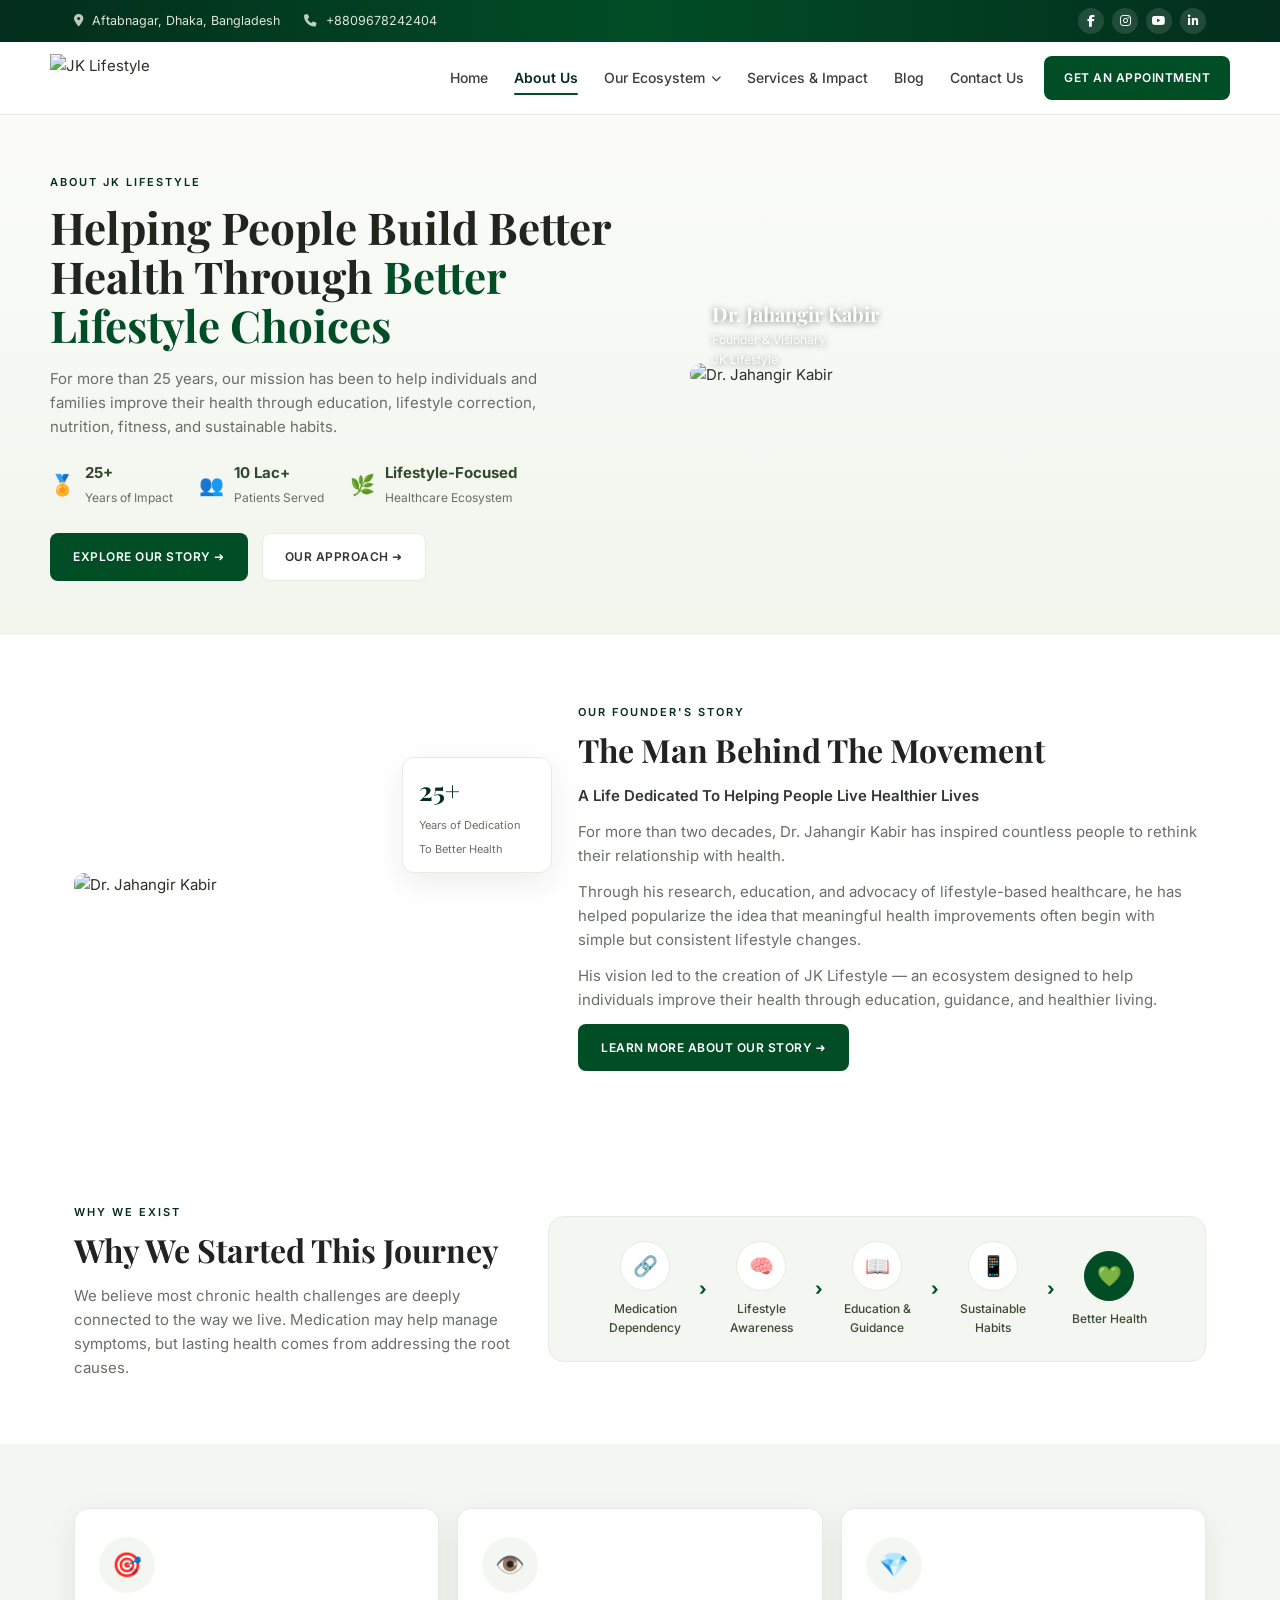
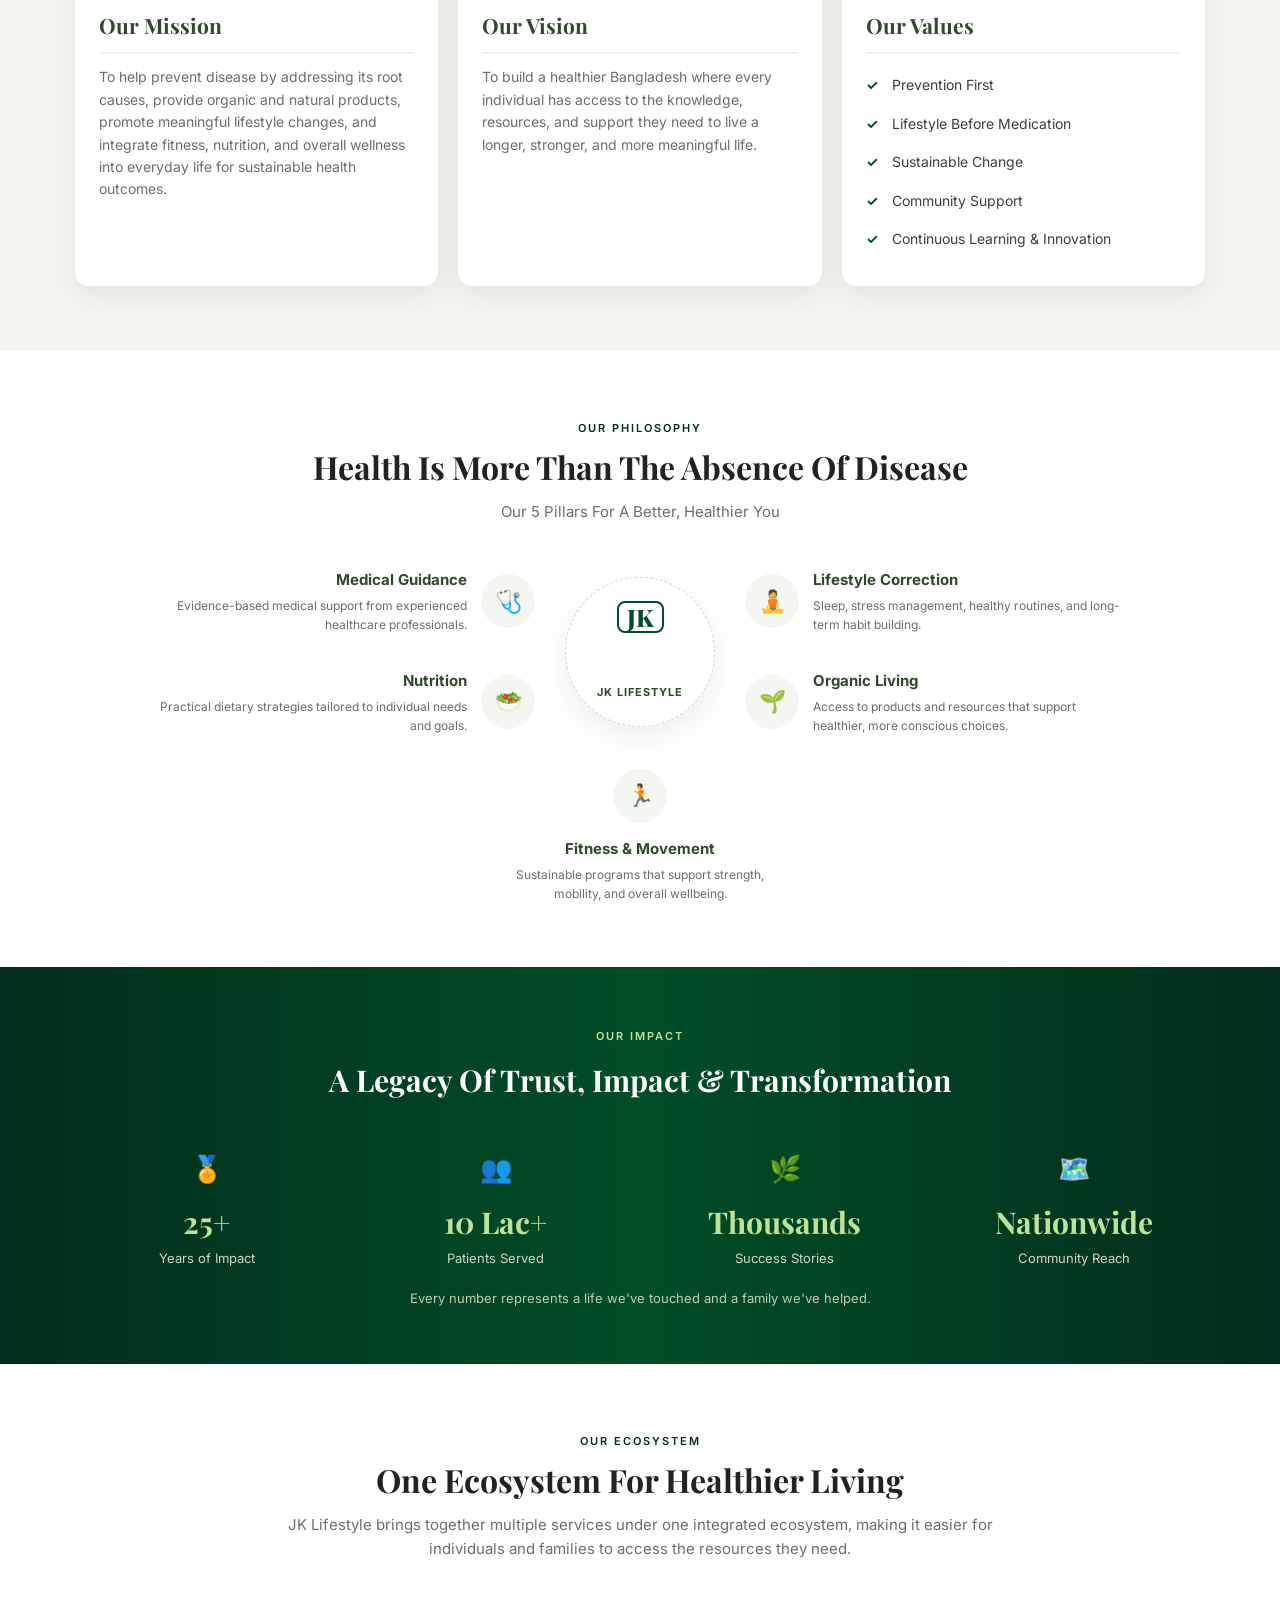
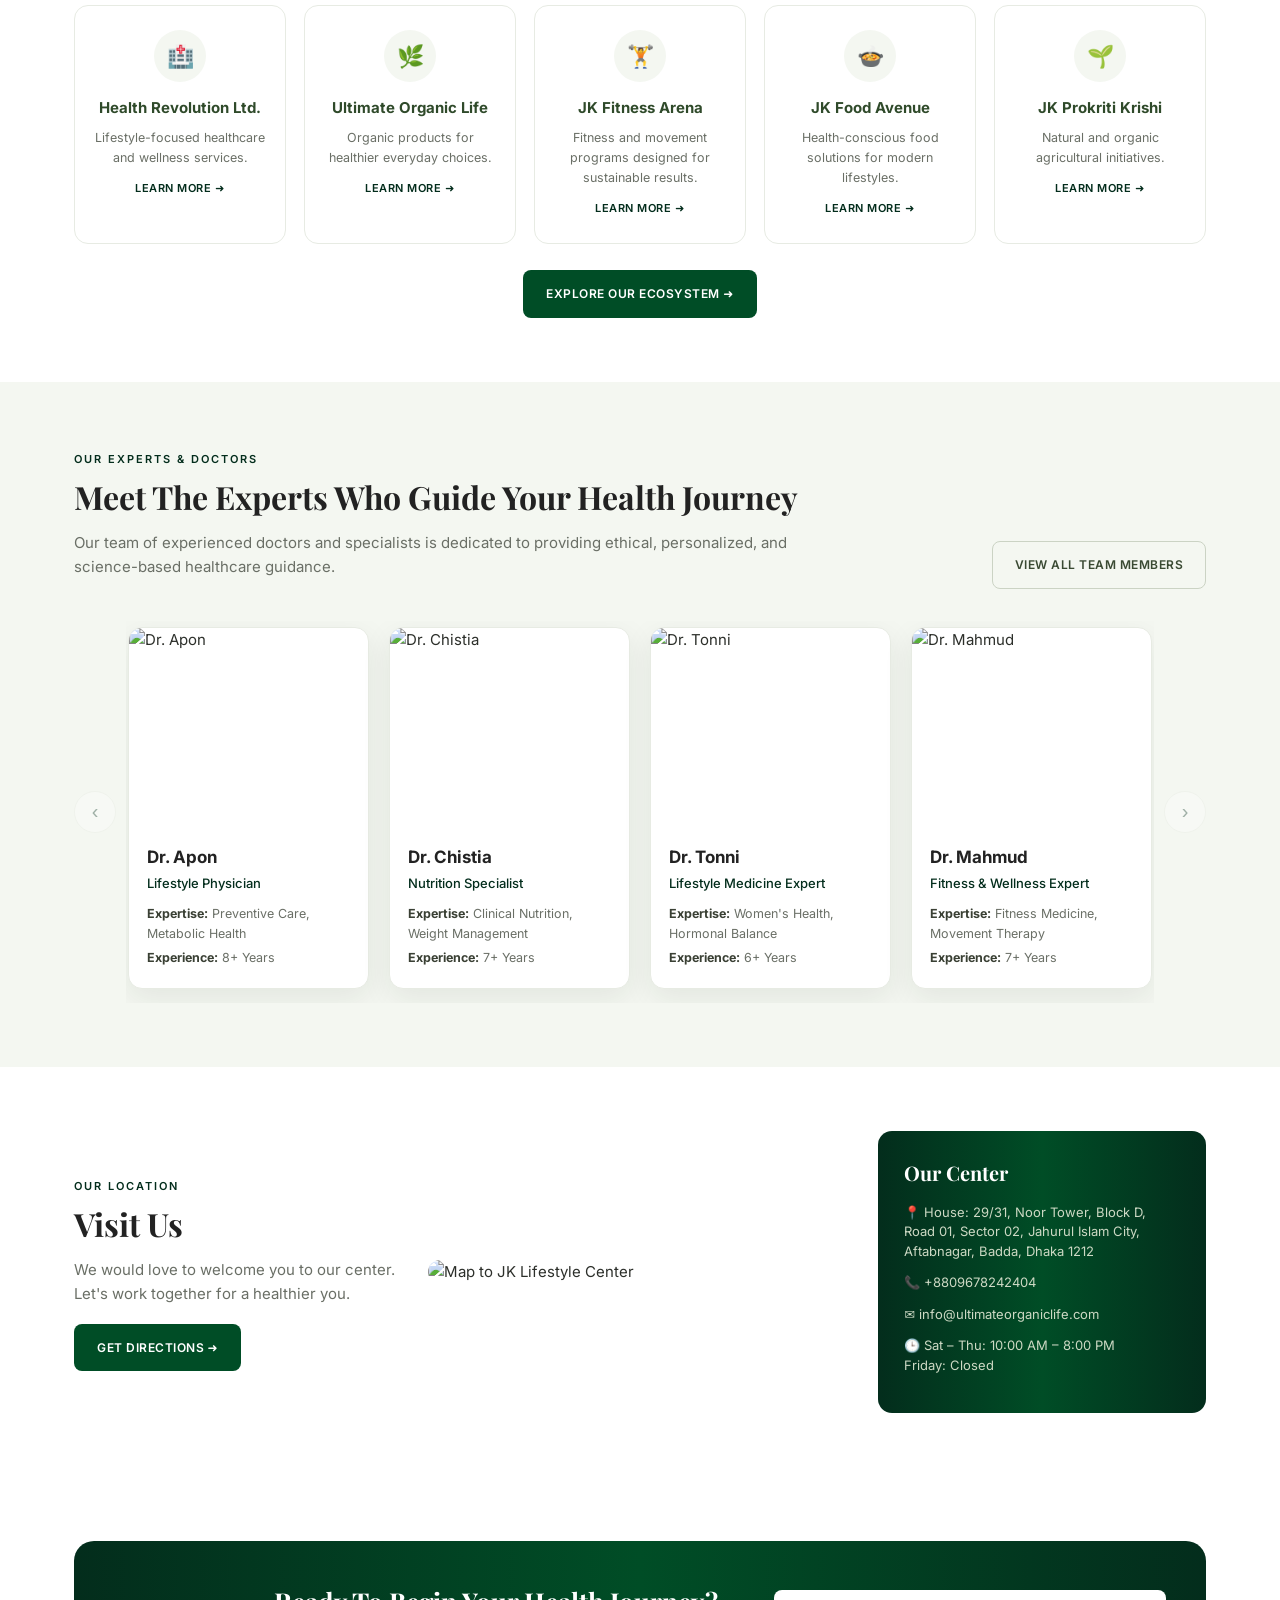
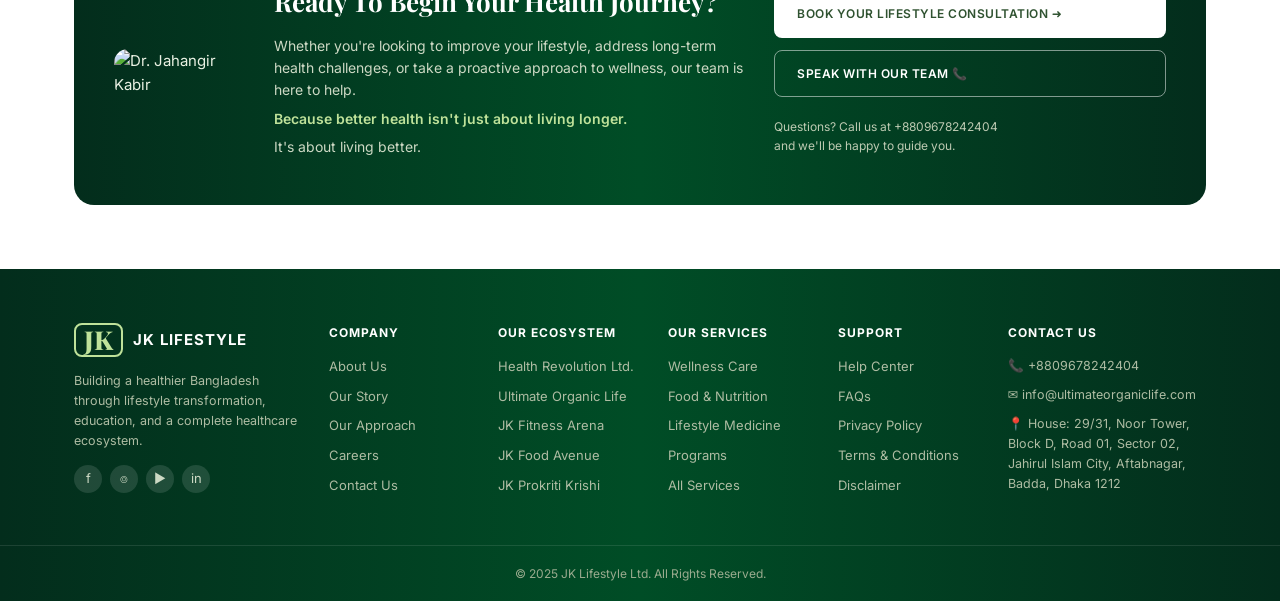
==== commit 5deeaeb5: "Align header + mobile menu to brand convention; dark-green theme; full responsive pass - Rebuild hea" ====
--- a/about.html
+++ b/about.html
@@ -8,55 +8,51 @@
 <link rel="preconnect" href="https://fonts.googleapis.com" />
 <link rel="preconnect" href="https://fonts.gstatic.com" crossorigin />
 <link href="https://fonts.googleapis.com/css2?family=Inter:wght@400;500;600;700&family=Playfair+Display:wght@600;700;800&display=swap" rel="stylesheet" />
+<link rel="stylesheet" href="https://cdnjs.cloudflare.com/ajax/libs/font-awesome/6.5.1/css/all.min.css" />
 </head>
 <body>
 
 <!-- ===== TOP BAR ===== -->
-<div class="topbar">
-  <div class="container topbar__inner">
-    <div class="topbar__left">
-      <span class="topbar__item">📍 Aftabnagar, Dhaka, Bangladesh</span>
-      <span class="topbar__item">📞 +8809678242404</span>
-    </div>
-    <div class="topbar__social">
-      <a href="#" aria-label="Facebook">f</a>
-      <a href="#" aria-label="Instagram">⌾</a>
-      <a href="#" aria-label="YouTube">▶</a>
-      <a href="#" aria-label="LinkedIn">in</a>
+<div class="top-bar">
+  <div class="container top-content">
+    <div class="top-left">
+      <span><i class="fas fa-location-dot" aria-hidden="true"></i> Aftabnagar, Dhaka, Bangladesh</span>
+      <span><i class="fas fa-phone" aria-hidden="true"></i> +8809678242404</span>
+    </div>
+    <div class="top-right">
+      <a href="#" aria-label="Facebook"><i class="fab fa-facebook-f"></i></a>
+      <a href="#" aria-label="Instagram"><i class="fab fa-instagram"></i></a>
+      <a href="#" aria-label="YouTube"><i class="fab fa-youtube"></i></a>
+      <a href="#" aria-label="LinkedIn"><i class="fab fa-linkedin-in"></i></a>
     </div>
   </div>
 </div>
 
-<!-- ===== HEADER / NAV ===== -->
-<header class="header">
-  <div class="container header__inner">
-    <a href="index.html" class="brand">
-      <span class="brand__mark">JK</span>
-      <span class="brand__name">JK LIFESTYLE</span>
+<!-- ===== MAIN HEADER ===== -->
+<header class="main-header">
+  <div class="container nav-wrapper">
+    <a href="index.html" class="logo">
+      <img src="https://jklifestyleltd.com/wp-content/uploads/2025/12/JK-LifestyleK-3.png" alt="JK Lifestyle" />
     </a>
-    <nav class="nav">
-      <a href="index.html" class="nav__link">Home</a>
-      <a href="about.html" class="nav__link is-active">About Us</a>
-      <a href="#" class="nav__link">Our Ecosystem ▾</a>
-      <a href="#" class="nav__link">Services &amp; Impact</a>
-      <a href="#" class="nav__link">Blog</a>
-      <a href="#" class="nav__link">Contact Us</a>
+
+    <nav class="main-nav">
+      <ul class="nav-menu" id="navMenu">
+        <li><a href="index.html">Home</a></li>
+        <li><a href="about.html" class="active">About Us</a></li>
+        <li class="dropdown"><a href="#">Our Ecosystem <i class="fas fa-chevron-down" aria-hidden="true"></i></a></li>
+        <li><a href="#">Services &amp; Impact</a></li>
+        <li><a href="#">Blog</a></li>
+        <li><a href="#">Contact Us</a></li>
+        <li class="nav-cta"><a href="#" class="consult-btn">GET AN APPOINTMENT</a></li>
+      </ul>
     </nav>
-    <a href="#" class="btn btn--solid header__cta">GET AN APPOINTMENT</a>
-    <button class="nav__toggle" aria-label="Open menu" aria-controls="mobileMenu" aria-expanded="false">&#9776;</button>
+
+    <a href="#" class="consult-btn consult-btn--header">GET AN APPOINTMENT</a>
+    <button class="menu-toggle" id="menuToggle" aria-label="Open menu" aria-controls="navMenu" aria-expanded="false">
+      <i class="fas fa-bars" aria-hidden="true"></i>
+    </button>
   </div>
 </header>
-
-<!-- ===== MOBILE MENU ===== -->
-<nav class="mobile-menu" id="mobileMenu" aria-hidden="true" aria-label="Mobile">
-  <a href="index.html" class="mobile-menu__link">Home</a>
-  <a href="about.html" class="mobile-menu__link">About Us</a>
-  <a href="#" class="mobile-menu__link">Our Ecosystem</a>
-  <a href="#" class="mobile-menu__link">Services &amp; Impact</a>
-  <a href="#" class="mobile-menu__link">Blog</a>
-  <a href="#" class="mobile-menu__link">Contact Us</a>
-  <a href="#" class="btn btn--solid mobile-menu__cta">GET AN APPOINTMENT</a>
-</nav>
 
 <!-- ===== ABOUT HERO ===== -->
 <section class="abouthero">
--- a/styles.css
+++ b/styles.css
@@ -1,11 +1,12 @@
 /* ===== BRAND TOKENS ===== */
 :root{
   /* Brand greens — shared across all pages */
-  --dark-green:#16401d;     /* top bar, footer, CTA, dark bands */
-  --dark-green-2:#1e4d26;
-  --green:#5a8a37;          /* primary buttons / accents */
-  --green-d:#496f2b;        /* button hover */
-  --accent:#6aa63b;         /* highlight text */
+  --dark-green:#032d1c;     /* top bar, footer, CTA, dark bands */
+  --dark-green-2:#004d26;
+  --dark-grad:linear-gradient(90deg,#032d1c 0%,#004d26 50%,#032d1c 100%);
+  --green:#004d26;          /* primary buttons / accents (dark green) */
+  --green-d:#032d1c;        /* darker green — hover / strong text */
+  --accent:#0a6b38;         /* slightly brighter green highlight */
   --tint:#f4f7f1;           /* pale section background */
   --tint-2:#eef3e9;
   --ink:#2c2f2a;
@@ -53,8 +54,8 @@
   font-size:12px;font-weight:600;letter-spacing:.5px;text-transform:uppercase;
   padding:13px 22px;border-radius:8px;cursor:pointer;transition:.2s;border:1.5px solid transparent;
 }
-.btn--solid{background:var(--green-d);color:#fff}
-.btn--solid:hover{background:#3a5a22}
+.btn--solid{background:var(--green);color:#fff}
+.btn--solid:hover{background:var(--green-d)}
 .btn--ghost{background:#fff;color:#333;border-color:var(--line)}
 .btn--ghost:hover{border-color:var(--green);color:var(--green)}
 .btn--ghost-dark{background:transparent;border-color:#cbd3c4;color:#3a4a33}
@@ -64,48 +65,40 @@
 .btn--outline-light:hover{background:rgba(255,255,255,.1)}
 
 /* ===== TOP BAR ===== */
-.topbar{background:var(--dark-green);color:#dfe7d8;font-size:12px;padding:8px 0}
-.topbar__inner{display:flex;justify-content:space-between;align-items:center}
-.topbar__left{display:flex;gap:24px}
-.topbar__social{display:flex;gap:8px}
-.topbar__social a{
-  width:24px;height:24px;display:grid;place-items:center;border-radius:50%;
-  background:rgba(255,255,255,.12);font-size:12px;
-}
-.topbar__social a:hover{background:var(--green)}
-
-/* ===== HEADER ===== */
-.header{position:sticky;top:0;z-index:50;background:#fff;border-bottom:1px solid var(--line)}
-.header__inner{display:flex;align-items:center;justify-content:space-between;padding:14px 24px}
-.brand{display:flex;align-items:center;gap:10px}
-.brand__mark{
-  font-family:var(--font-display);font-weight:800;color:var(--green);
-  font-size:26px;border:2px solid var(--green);border-radius:8px;padding:2px 8px;line-height:1;
-}
+.top-bar{background:var(--dark-grad);color:#dfe7d8;font-size:12.5px;padding:8px 0}
+.top-content{display:flex;justify-content:space-between;align-items:center}
+.top-left{display:flex;gap:24px;flex-wrap:wrap}
+.top-left i{margin-right:5px;opacity:.85}
+.top-right{display:flex;gap:8px}
+.top-right a{width:26px;height:26px;display:grid;place-items:center;border-radius:50%;background:rgba(255,255,255,.12);color:#fff;font-size:12px}
+.top-right a:hover{background:var(--green)}
+
+/* ===== MAIN HEADER ===== */
+.main-header{position:sticky;top:0;z-index:50;background:#fff;border-bottom:1px solid var(--line)}
+.nav-wrapper{display:flex;align-items:center;gap:20px;padding:12px 0}
+.logo{display:flex;align-items:center}
+.logo img{height:48px;width:auto;border-radius:0}
+.main-nav{margin-left:auto}
+.nav-menu{display:flex;align-items:center;gap:26px;list-style:none}
+.nav-menu a{font-size:14px;font-weight:500;color:#3a3f37;display:inline-flex;align-items:center;gap:6px}
+.nav-menu a:hover{color:var(--green-d)}
+.nav-menu a.active{color:var(--green-d);font-weight:600;position:relative}
+.nav-menu a.active::after{content:"";position:absolute;left:0;right:0;bottom:-6px;height:2px;background:var(--green);border-radius:2px}
+.dropdown i{font-size:10px}
+.consult-btn{display:inline-flex;align-items:center;justify-content:center;gap:8px;background:var(--green);color:#fff;font-size:12px;font-weight:600;letter-spacing:.5px;text-transform:uppercase;padding:12px 20px;border-radius:8px;transition:.2s;white-space:nowrap}
+.consult-btn:hover{background:var(--green-d);color:#fff}
+.nav-cta{display:none}
+.menu-toggle{display:none;font-size:22px;line-height:1;background:none;border:none;cursor:pointer;color:#2f4a2a;width:42px;height:42px}
+body.menu-locked{overflow:hidden}
+
+/* ===== LOGO MARK (footer + pillars badge) ===== */
+.brand{display:inline-flex;align-items:center;gap:10px}
+.brand__mark{font-family:var(--font-display);font-weight:800;color:var(--green);font-size:26px;border:2px solid var(--green);border-radius:8px;padding:2px 8px;line-height:1}
 .brand__name{font-weight:700;letter-spacing:1px;color:#2f4a2a;font-size:15px}
-.nav{display:flex;gap:26px}
-.nav__link{font-size:14px;font-weight:500;color:#3a3f37}
-.nav__link:hover{color:var(--green-d)}
-.header__cta{padding:11px 18px}
-.nav__toggle{display:none;font-size:24px;line-height:1;background:none;border:none;cursor:pointer;color:#2f4a2a;width:40px;height:40px}
-
-/* ===== MOBILE MENU ===== */
-.mobile-menu{
-  display:none;position:sticky;top:69px;z-index:49;background:#fff;
-  border-bottom:1px solid var(--line);box-shadow:var(--shadow);
-  flex-direction:column;padding:8px 24px 18px;
-  max-height:0;overflow:hidden;opacity:0;visibility:hidden;
-  transition:max-height .3s ease,opacity .25s ease,padding .3s ease,visibility .3s ease;
-}
-.mobile-menu.is-open{max-height:80vh;opacity:1;visibility:visible}
-.mobile-menu__link{padding:13px 4px;font-size:15px;font-weight:500;color:#3a3f37;border-bottom:1px solid var(--line)}
-.mobile-menu__link:hover{color:var(--green)}
-.mobile-menu__cta{margin-top:14px;justify-content:center}
-body.menu-locked{overflow:hidden}
 
 /* ===== HERO ===== */
 .hero{background:linear-gradient(180deg,#fbfcfa,#f2f6ee);overflow:hidden}
-.hero__inner{display:grid;grid-template-columns:1.1fr .9fr;gap:40px;align-items:center;padding:56px 24px}
+.hero__inner{display:grid;grid-template-columns:1.1fr .9fr;gap:40px;align-items:center;padding:56px 0}
 .hero__title{font-family:var(--font-display);font-size:54px;line-height:1.05;color:#1f1f1f}
 .hero__title .accent{color:var(--green)}
 .hero__lead{font-weight:600;font-size:17px;margin:18px 0 12px;color:#33372f;max-width:480px}
@@ -122,6 +115,10 @@
   border-radius:55% 45% 50% 50%/60% 55% 45% 40%;right:0;
 }
 .hero__img{position:relative;border-radius:18px;width:90%}
+.hero__badge{position:absolute;left:0;bottom:34px;display:flex;align-items:center;gap:11px;background:#fff;border:1px solid var(--line);border-radius:14px;padding:10px 14px;box-shadow:var(--shadow);max-width:240px;margin:0}
+.hero__badge img{width:48px;height:48px;border-radius:10px;flex-shrink:0}
+.hero__badge strong{display:block;font-size:13px;color:#2f4a2a}
+.hero__badge span{font-size:11px;color:var(--muted);line-height:1.3}
 
 /* ===== PROBLEM ===== */
 .problem__inner{display:grid;grid-template-columns:.9fr 1.1fr;gap:40px;align-items:center}
@@ -175,7 +172,7 @@
 
 /* ===== RISK ===== */
 .risk__box{
-  background:var(--dark-green);color:#eaf1e3;border-radius:18px;overflow:hidden;
+  background:var(--dark-grad);color:#eaf1e3;border-radius:18px;overflow:hidden;
   display:grid;grid-template-columns:160px 1fr 320px;gap:24px;align-items:center;padding:28px 32px;
 }
 .risk__media img{border-radius:12px}
@@ -224,7 +221,7 @@
 
 /* ===== CTA ===== */
 .cta__box{
-  background:radial-gradient(circle at 20% 20%,var(--dark-green-2),var(--dark-green));
+  background:var(--dark-grad);
   color:#eaf1e3;border-radius:20px;padding:40px;
   display:grid;grid-template-columns:130px 1.2fr 1fr;gap:30px;align-items:center;
 }
@@ -236,7 +233,7 @@
 .cta__phone{font-size:12px;color:#bdcab2 !important;margin-top:8px}
 
 /* ===== FOOTER ===== */
-.footer{background:var(--dark-green);color:#cdd9c4;padding-top:54px;font-size:13px}
+.footer{background:var(--dark-grad);color:#cdd9c4;padding-top:54px;font-size:13px}
 .footer__inner{display:grid;grid-template-columns:1.6fr 1fr 1fr 1fr 1fr 1.4fr;gap:28px;padding-bottom:40px}
 .brand--light .brand__mark{color:#bfe29a;border-color:#bfe29a}
 .brand--light .brand__name{color:#fff}
@@ -252,9 +249,23 @@
 
 /* ===== RESPONSIVE ===== */
 @media(max-width:980px){
-  .nav,.header__cta{display:none}
-  .nav__toggle{display:grid;place-items:center}
-  .mobile-menu{display:flex}
+  /* --- mobile header / dropdown nav --- */
+  .menu-toggle{display:grid;place-items:center}
+  .consult-btn--header{display:none}
+  .main-nav{margin-left:0;position:static}
+  .nav-menu{
+    position:absolute;left:0;right:0;top:100%;
+    flex-direction:column;align-items:stretch;gap:0;
+    background:#fff;border-bottom:1px solid var(--line);box-shadow:var(--shadow);
+    padding:6px 24px 16px;z-index:49;
+    max-height:0;overflow:hidden;opacity:0;visibility:hidden;
+    transition:max-height .3s ease,opacity .25s ease,padding .3s ease,visibility .3s ease;
+  }
+  .nav-menu.open{max-height:85vh;overflow-y:auto;opacity:1;visibility:visible}
+  .nav-menu li:not(.nav-cta) a{padding:13px 4px;border-bottom:1px solid var(--line);width:100%}
+  .nav-menu a.active::after{display:none}
+  .nav-cta{display:block;margin-top:14px}
+  .nav-cta .consult-btn{width:100%}
   .hero__inner,.problem__inner,.founder__inner,.media__inner,.testi__inner{grid-template-columns:1fr}
   .cards--5{grid-template-columns:repeat(2,1fr)}
   .proof__grid{grid-template-columns:repeat(3,1fr)}
@@ -265,25 +276,53 @@
   .hero__title{font-size:40px}
   .step__arrow{display:none}
 }
-@media(max-width:560px){
-  .topbar__left{flex-direction:column;gap:4px}
-  .cards--5,.proof__grid,.media__grid,.footer__inner{grid-template-columns:1fr}
+/* desktop nav awkward zone — tighten spacing before the mobile breakpoint */
+@media(min-width:981px) and (max-width:1080px){
+  .nav-menu{gap:18px}
+  .nav-menu a{font-size:13.5px}
+  .nav-wrapper{gap:14px}
+}
+/* tablet */
+@media(max-width:768px){
+  .section{padding:48px 0}
+  .section__head{margin-bottom:32px}
+  .hero__inner{padding:40px 0}
+  .proof__grid{grid-template-columns:repeat(3,1fr)}
+  .hero__stats{gap:14px}
+}
+/* large phone */
+@media(max-width:600px){
+  .top-content{flex-direction:column;gap:8px}
+  .top-left{justify-content:center;gap:6px 18px}
+  .top-right{justify-content:center}
+  .cards--5,.media__grid,.footer__inner{grid-template-columns:1fr}
+  .proof__grid{grid-template-columns:repeat(2,1fr)}
   .section__title{font-size:26px}
   .hero__title{font-size:34px}
+  .hero__badge{position:static;margin-top:16px;max-width:none}
+  .why__arrow{display:none}
+}
+/* small phone */
+@media(max-width:400px){
+  .container{padding:0 16px}
+  .section{padding:36px 0}
+  .hero__inner{padding:28px 0}
+  .hero__title{font-size:29px}
+  .section__title{font-size:23px}
+  .btn,.consult-btn{font-size:11px;padding:11px 15px}
+  .logo img{height:40px}
 }
 
 /* =========================================================
    ABOUT PAGE  (shares brand tokens, fonts & components)
    ========================================================= */
-.nav__link.is-active{color:var(--green-d);font-weight:600;position:relative}
-.nav__link.is-active::after{content:"";position:absolute;left:0;right:0;bottom:-6px;height:2px;background:var(--green);border-radius:2px}
 .cards--3{grid-template-columns:repeat(3,1fr)}
 .eco__link{display:inline-block;margin-top:12px;font-size:11px;font-weight:600;letter-spacing:.5px;color:var(--green-d);text-transform:uppercase}
-.eco__link:hover{color:#3a5a22}
+.eco__link:hover{color:var(--green-d)}
 
 /* --- About hero --- */
 .abouthero{background:linear-gradient(180deg,#fbfcfa,#f1f5ec);overflow:hidden}
-.abouthero__inner{display:grid;grid-template-columns:1.05fr .95fr;gap:44px;align-items:center;padding:54px 24px}
+.abouthero__inner{display:grid;grid-template-columns:1.05fr .95fr;gap:44px;align-items:center;padding:54px 0}
 .abouthero__title{font-family:var(--font-display);font-size:44px;line-height:1.12;color:#20251e}
 .abouthero__title .accent{color:var(--green)}
 .abouthero__text{color:var(--muted);margin:18px 0 22px;max-width:520px}
@@ -341,7 +380,7 @@
 .pillar--center .pillar__body p{max-width:280px}
 
 /* --- Impact dark band --- */
-.impact{background:var(--dark-green);color:#eaf1e3;padding:56px 0;background-image:linear-gradient(rgba(22,64,29,.86),rgba(22,64,29,.92)),url('https://placehold.co/1200x400/24471f/24471f');background-size:cover;background-position:center}
+.impact{background:var(--dark-grad);color:#eaf1e3;padding:56px 0}
 .impact__title{font-family:var(--font-display);font-size:30px;color:#fff;text-align:center}
 .impact__grid{display:grid;grid-template-columns:repeat(4,1fr);gap:24px;margin:30px 0 18px}
 .impact__item{text-align:center}
@@ -371,7 +410,7 @@
 .location__inner{display:grid;grid-template-columns:.85fr 1.1fr .85fr;gap:26px;align-items:center}
 .location__text p{color:var(--muted);margin-bottom:18px}
 .location__map img{border-radius:14px;width:100%}
-.location__card{background:var(--dark-green);color:#dfe7d8;border-radius:14px;padding:26px}
+.location__card{background:var(--dark-grad);color:#dfe7d8;border-radius:14px;padding:26px}
 .location__card h3{font-family:var(--font-display);font-size:20px;color:#fff;margin-bottom:14px}
 .location__card p{font-size:13px;color:#cdd9c4;margin-bottom:12px;line-height:1.5}
 
@@ -388,8 +427,16 @@
   .abouthero__title{font-size:34px}
   .story__badge{right:10px}
 }
-@media(max-width:560px){
+@media(max-width:768px){
+  .abouthero__inner{padding:38px 0}
+  .why__flow{gap:10px}
+}
+@media(max-width:600px){
   .impact__grid{grid-template-columns:1fr}
-  .experts__scroller{grid-auto-columns:85%}
+  .experts__scroller{grid-auto-columns:88%}
   .experts__head{flex-direction:column;align-items:flex-start}
-}
+  .abouthero__title{font-size:30px}
+  .impact__title{font-size:24px}
+  .abouthero__stats{gap:16px}
+  .story__badge{right:8px;bottom:8px;padding:10px 12px}
+}
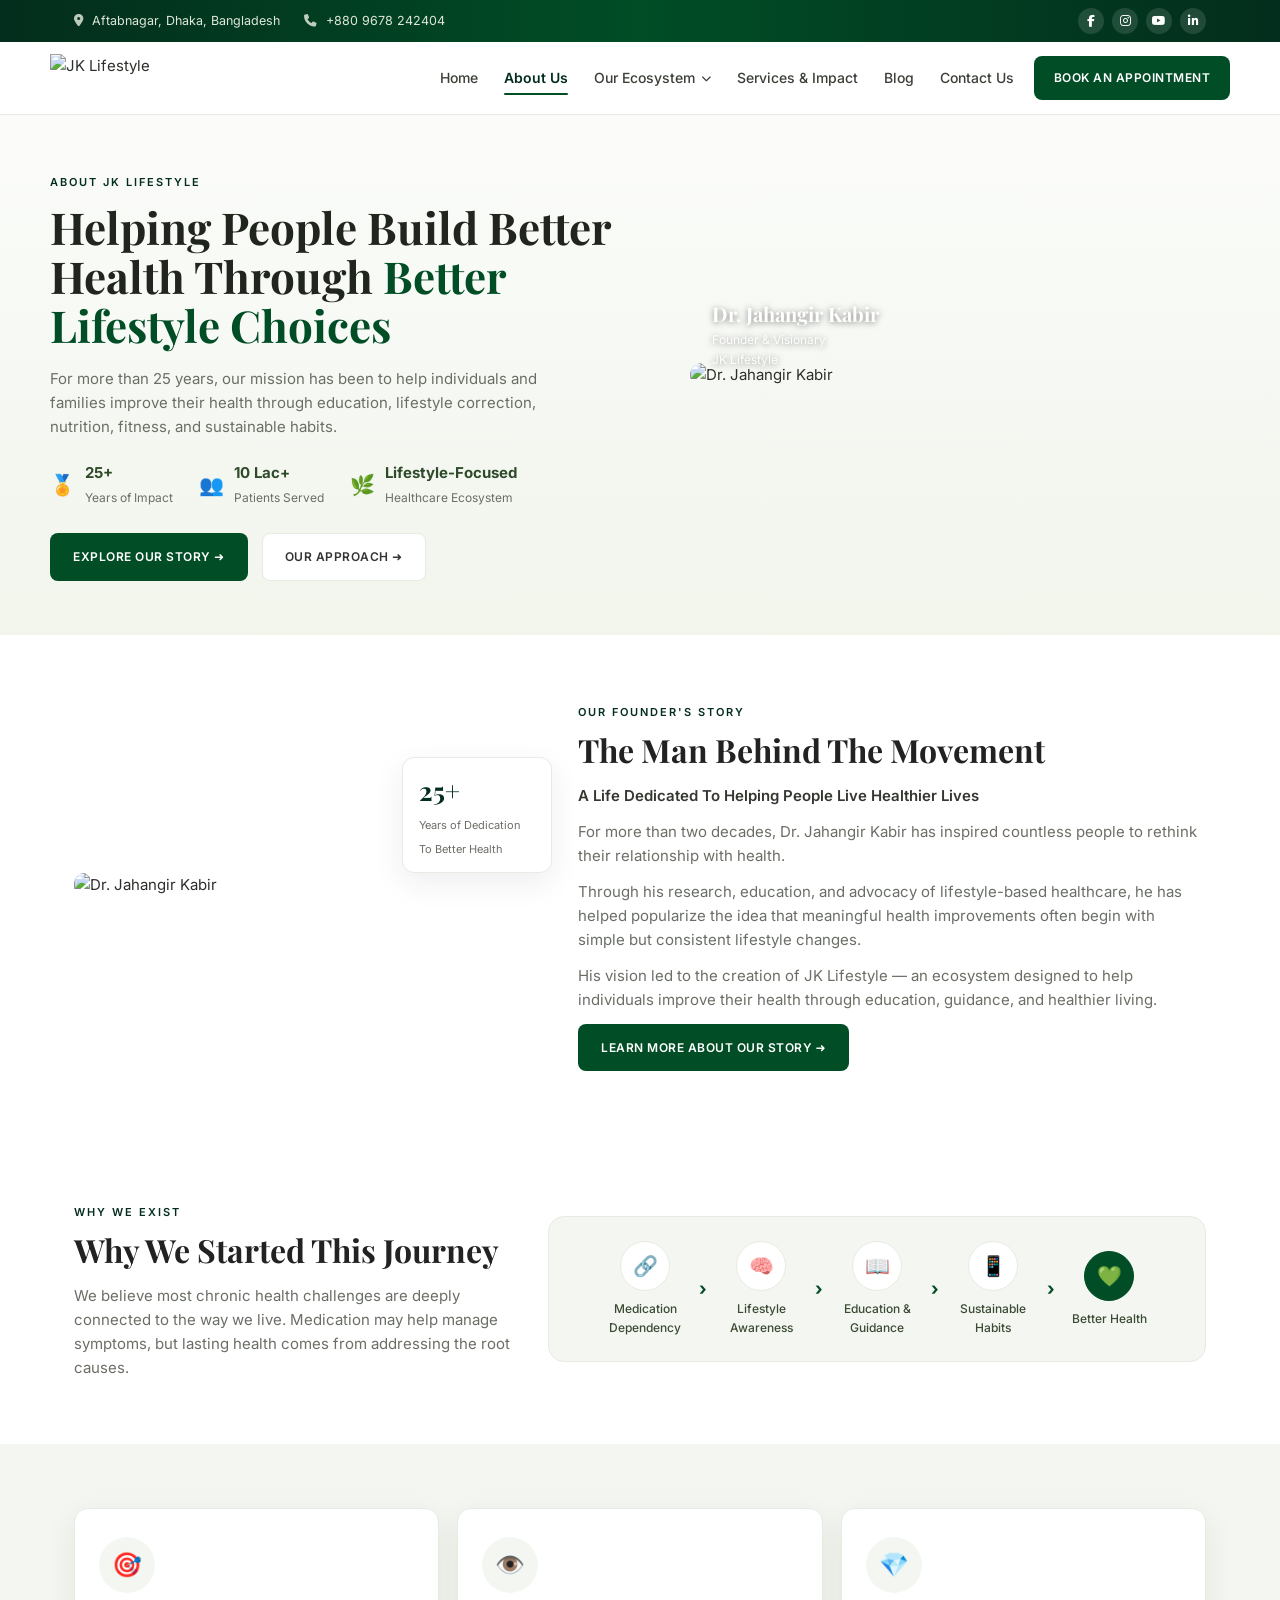
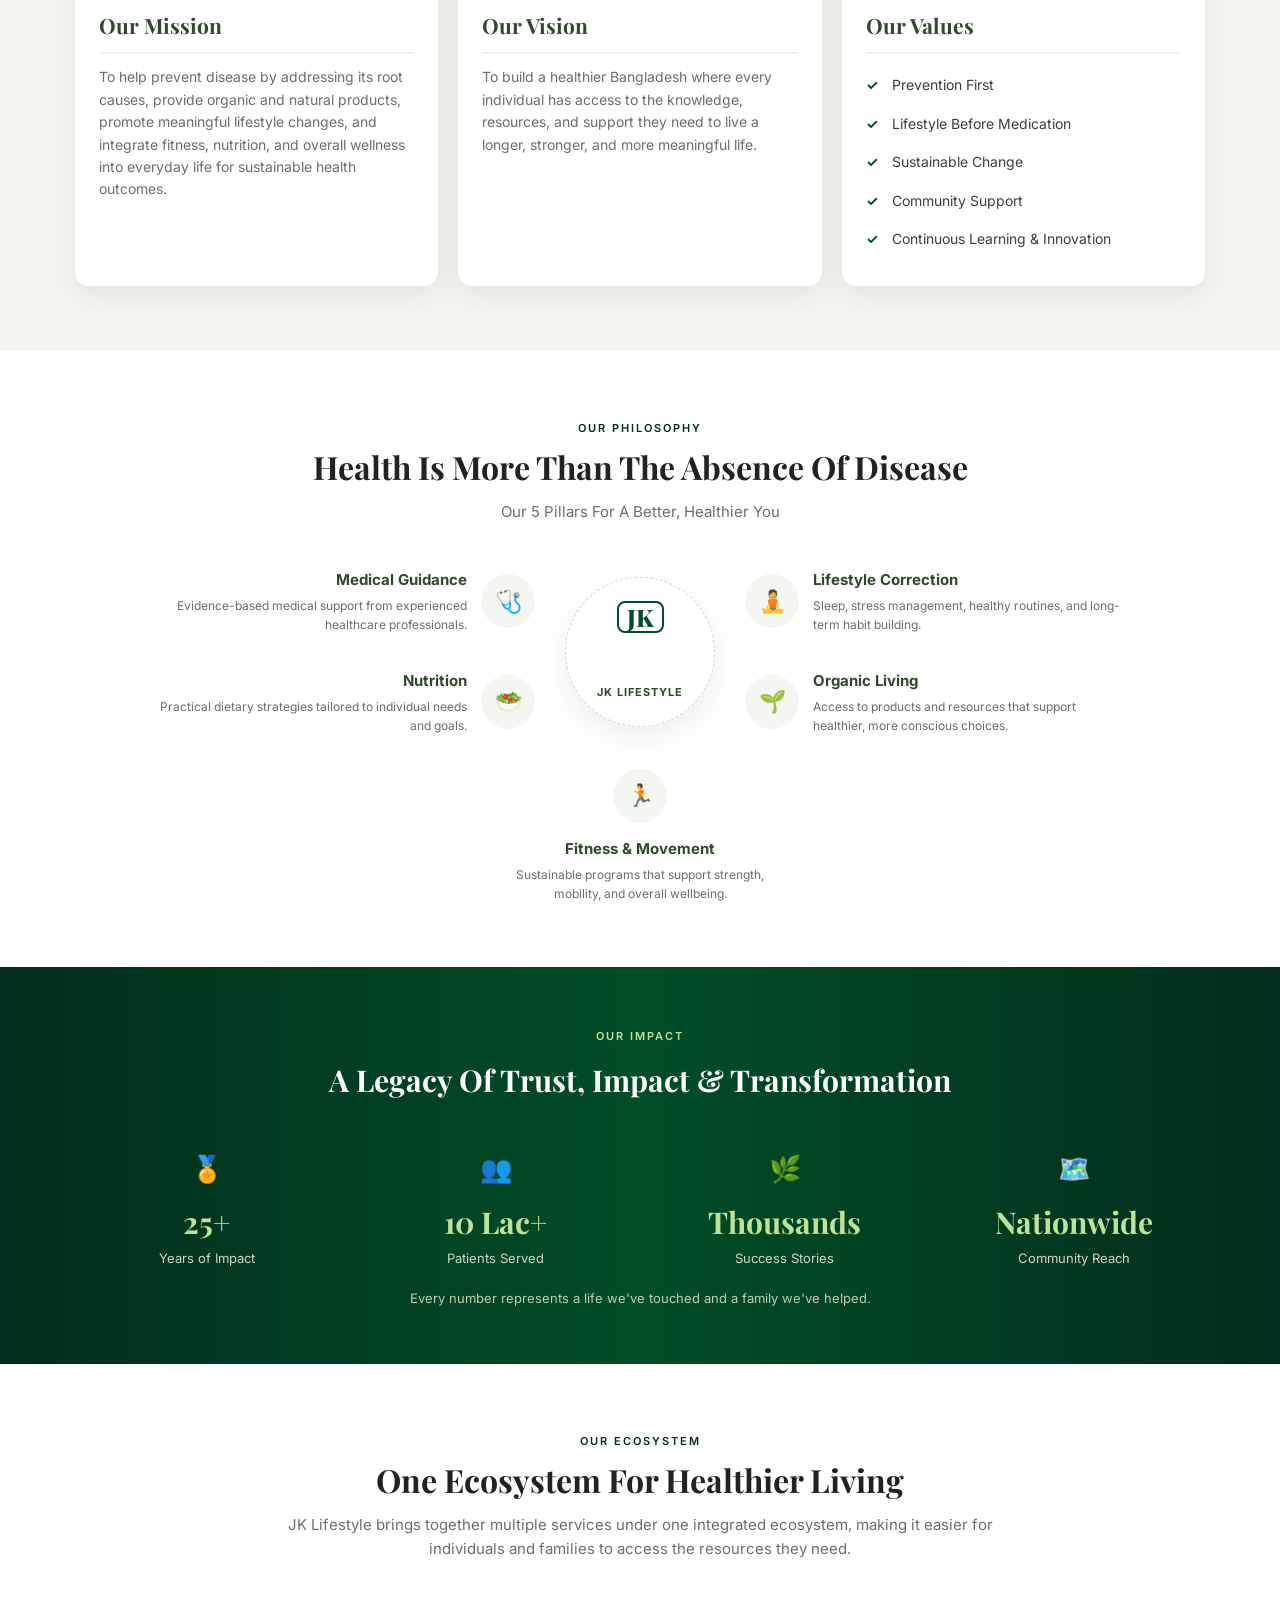
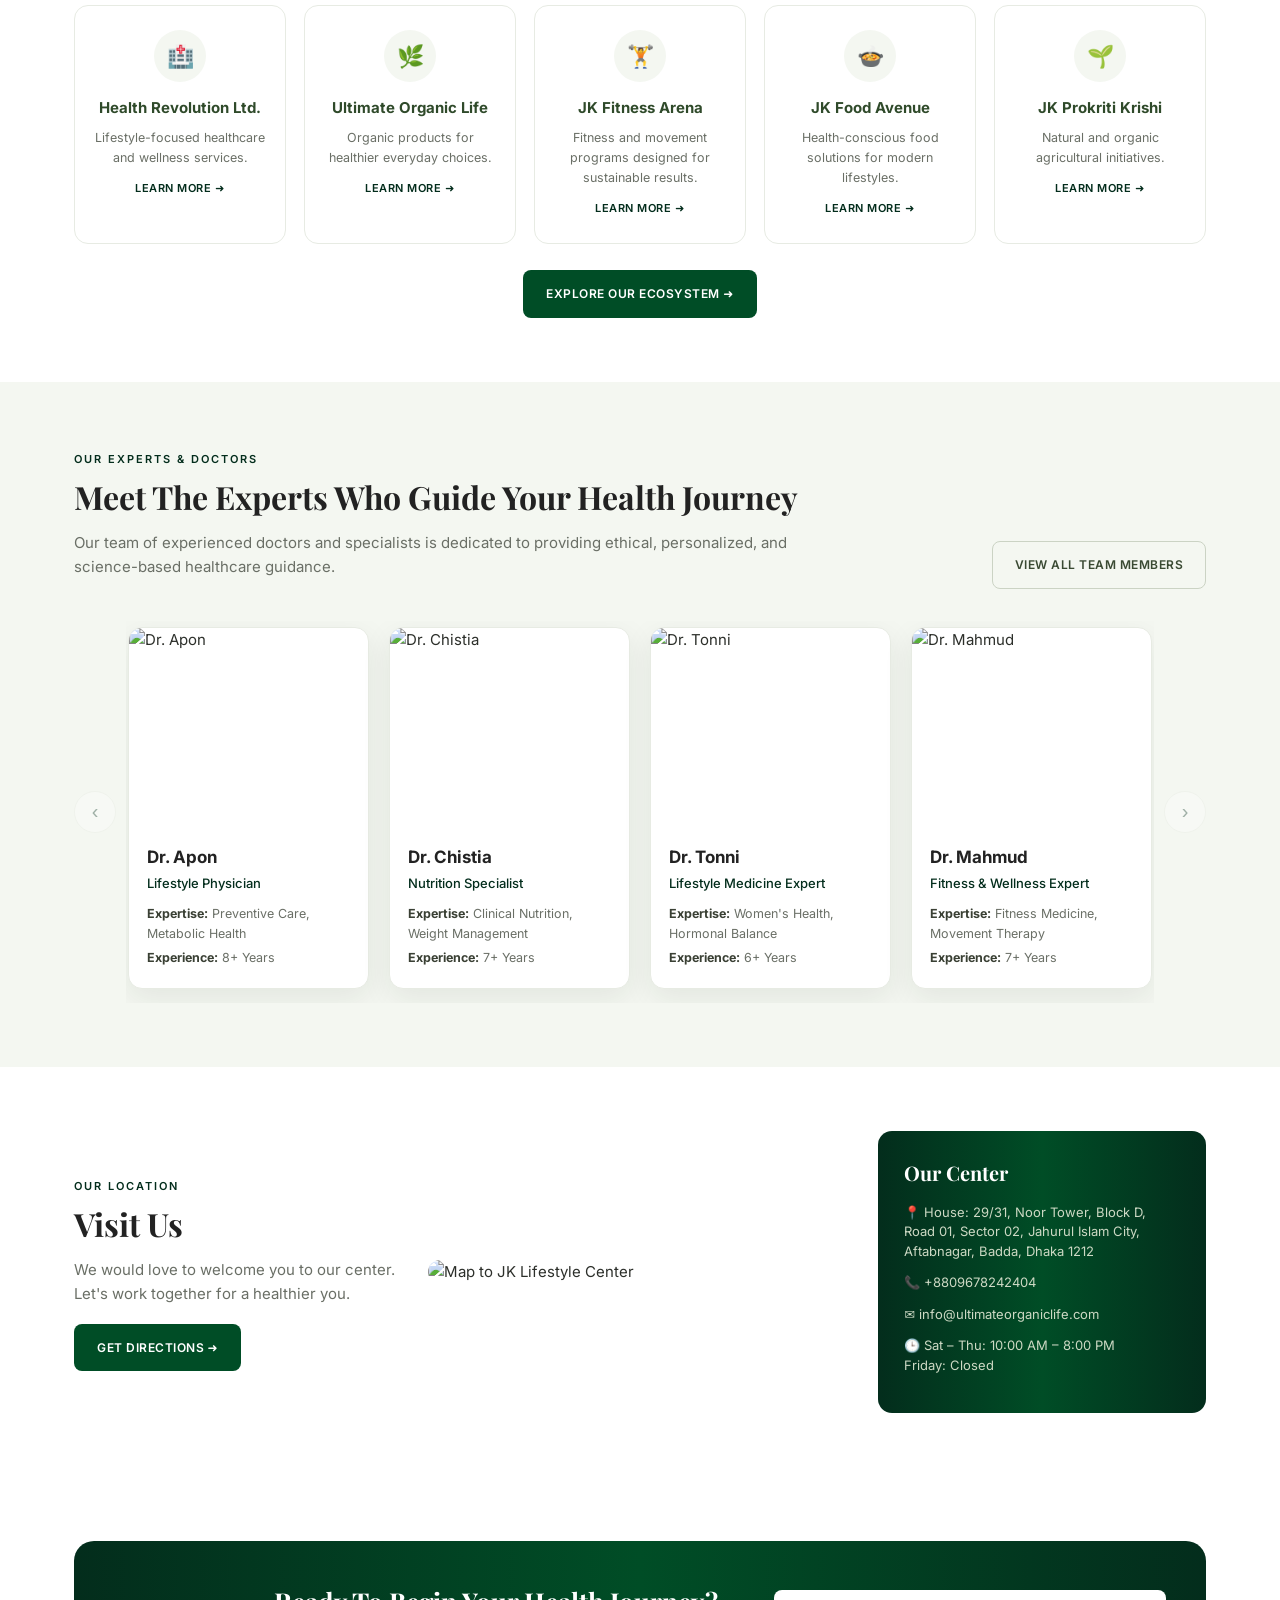
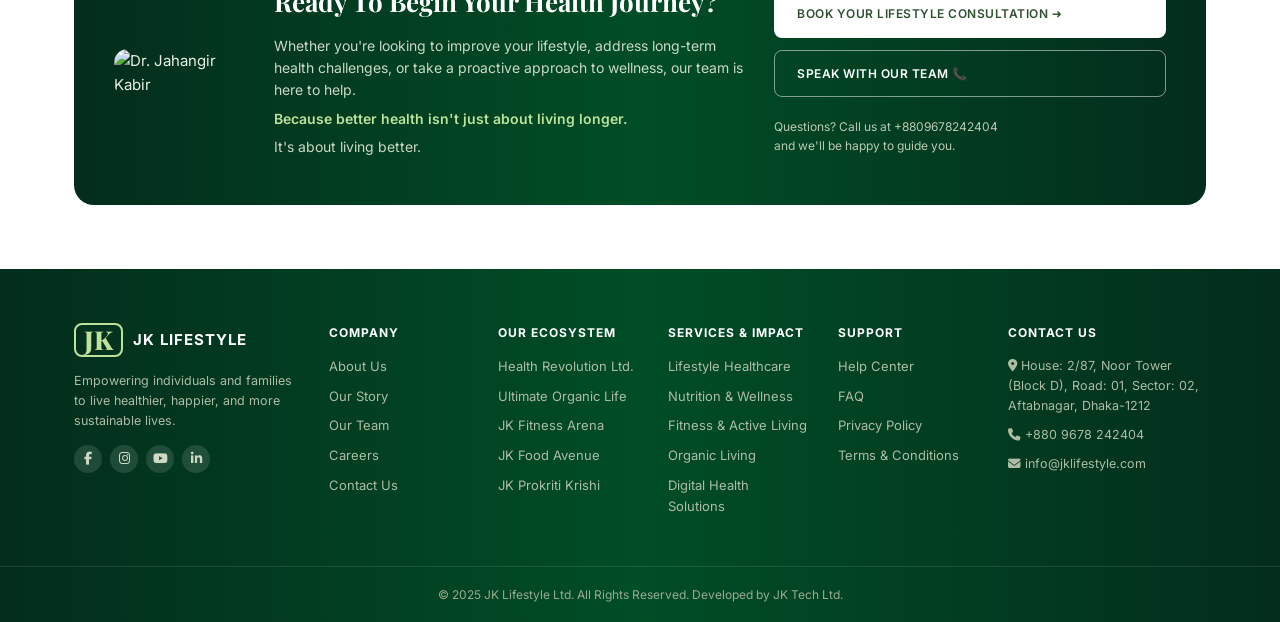
==== commit 1815a455: "Add Blog page; make header and footer identical across all pages; apply verified blog a11y and respo" ====
--- a/about.html
+++ b/about.html
@@ -17,7 +17,7 @@
   <div class="container top-content">
     <div class="top-left">
       <span><i class="fas fa-location-dot" aria-hidden="true"></i> Aftabnagar, Dhaka, Bangladesh</span>
-      <span><i class="fas fa-phone" aria-hidden="true"></i> +8809678242404</span>
+      <span><i class="fas fa-phone" aria-hidden="true"></i> +880 9678 242404</span>
     </div>
     <div class="top-right">
       <a href="#" aria-label="Facebook"><i class="fab fa-facebook-f"></i></a>
@@ -41,13 +41,13 @@
         <li><a href="about.html" class="active">About Us</a></li>
         <li class="dropdown"><a href="#">Our Ecosystem <i class="fas fa-chevron-down" aria-hidden="true"></i></a></li>
         <li><a href="#">Services &amp; Impact</a></li>
-        <li><a href="#">Blog</a></li>
+        <li><a href="blog.html">Blog</a></li>
         <li><a href="#">Contact Us</a></li>
-        <li class="nav-cta"><a href="#" class="consult-btn">GET AN APPOINTMENT</a></li>
+        <li class="nav-cta"><a href="#" class="consult-btn">BOOK AN APPOINTMENT</a></li>
       </ul>
     </nav>
 
-    <a href="#" class="consult-btn consult-btn--header">GET AN APPOINTMENT</a>
+    <a href="#" class="consult-btn consult-btn--header">BOOK AN APPOINTMENT</a>
     <button class="menu-toggle" id="menuToggle" aria-label="Open menu" aria-controls="navMenu" aria-expanded="false">
       <i class="fas fa-bars" aria-hidden="true"></i>
     </button>
@@ -334,34 +334,39 @@
         <span class="brand__mark">JK</span>
         <span class="brand__name">JK LIFESTYLE</span>
       </a>
-      <p>Building a healthier Bangladesh through lifestyle transformation, education, and a complete healthcare ecosystem.</p>
-      <div class="footer__social"><a href="#" aria-label="Facebook">f</a><a href="#" aria-label="Instagram">⌾</a><a href="#" aria-label="YouTube">▶</a><a href="#" aria-label="LinkedIn">in</a></div>
+      <p>Empowering individuals and families to live healthier, happier, and more sustainable lives.</p>
+      <div class="footer__social">
+        <a href="#" aria-label="Facebook"><i class="fab fa-facebook-f"></i></a>
+        <a href="#" aria-label="Instagram"><i class="fab fa-instagram"></i></a>
+        <a href="#" aria-label="YouTube"><i class="fab fa-youtube"></i></a>
+        <a href="#" aria-label="LinkedIn"><i class="fab fa-linkedin-in"></i></a>
+      </div>
     </div>
     <div class="footer__col">
       <h4>COMPANY</h4>
-      <a href="about.html">About Us</a><a href="#">Our Story</a><a href="#">Our Approach</a><a href="#">Careers</a><a href="#">Contact Us</a>
+      <a href="about.html">About Us</a><a href="#">Our Story</a><a href="#">Our Team</a><a href="#">Careers</a><a href="#">Contact Us</a>
     </div>
     <div class="footer__col">
       <h4>OUR ECOSYSTEM</h4>
       <a href="#">Health Revolution Ltd.</a><a href="#">Ultimate Organic Life</a><a href="#">JK Fitness Arena</a><a href="#">JK Food Avenue</a><a href="#">JK Prokriti Krishi</a>
     </div>
     <div class="footer__col">
-      <h4>OUR SERVICES</h4>
-      <a href="#">Wellness Care</a><a href="#">Food &amp; Nutrition</a><a href="#">Lifestyle Medicine</a><a href="#">Programs</a><a href="#">All Services</a>
+      <h4>SERVICES &amp; IMPACT</h4>
+      <a href="#">Lifestyle Healthcare</a><a href="#">Nutrition &amp; Wellness</a><a href="#">Fitness &amp; Active Living</a><a href="#">Organic Living</a><a href="#">Digital Health Solutions</a>
     </div>
     <div class="footer__col">
       <h4>SUPPORT</h4>
-      <a href="#">Help Center</a><a href="#">FAQs</a><a href="#">Privacy Policy</a><a href="#">Terms &amp; Conditions</a><a href="#">Disclaimer</a>
+      <a href="#">Help Center</a><a href="#">FAQ</a><a href="#">Privacy Policy</a><a href="#">Terms &amp; Conditions</a>
     </div>
     <div class="footer__col footer__contact">
       <h4>CONTACT US</h4>
-      <p>📞 +8809678242404</p>
-      <p>✉️ info@ultimateorganiclife.com</p>
-      <p>📍 House: 29/31, Noor Tower, Block D, Road 01, Sector 02, Jahirul Islam City, Aftabnagar, Badda, Dhaka 1212</p>
+      <p><i class="fas fa-location-dot"></i> House: 2/87, Noor Tower (Block D), Road: 01, Sector: 02, Aftabnagar, Dhaka-1212</p>
+      <p><i class="fas fa-phone"></i> +880 9678 242404</p>
+      <p><i class="fas fa-envelope"></i> info@jklifestyle.com</p>
     </div>
   </div>
   <div class="footer__bottom">
-    <div class="container">© 2025 JK Lifestyle Ltd. All Rights Reserved.</div>
+    <div class="container">© 2025 JK Lifestyle Ltd. All Rights Reserved. Developed by JK Tech Ltd.</div>
   </div>
 </footer>
 
--- a/styles.css
+++ b/styles.css
@@ -32,6 +32,7 @@
 a{text-decoration:none;color:inherit}
 .container{max-width:var(--maxw);margin:0 auto;padding:0 24px}
 .center{text-align:center;margin-top:26px}
+.sr-only{position:absolute;width:1px;height:1px;padding:0;margin:-1px;overflow:hidden;clip:rect(0,0,0,0);white-space:nowrap;border:0}
 
 /* ===== HEADINGS / SHARED ===== */
 .section{padding:64px 0}
@@ -440,3 +441,97 @@
   .abouthero__stats{gap:16px}
   .story__badge{right:8px;bottom:8px;padding:10px 12px}
 }
+
+/* =========================================================
+   BLOG PAGE  (shares brand tokens, fonts & components)
+   ========================================================= */
+/* --- Blog hero --- */
+.blog-hero{background:linear-gradient(180deg,#fbfcfa,#f1f5ec)}
+.blog-hero__inner{display:grid;grid-template-columns:1fr 1fr;gap:44px;align-items:center;padding:50px 0}
+.blog-hero__title{font-family:var(--font-display);font-size:46px;line-height:1.1;color:#20251e;margin-bottom:18px}
+.blog-hero__content p{color:var(--muted);margin-bottom:12px;max-width:520px}
+.blog-search{display:flex;gap:10px;margin-top:22px;max-width:440px}
+.blog-search input{flex:1;border:1px solid var(--line);border-radius:8px;padding:13px 16px;font:inherit;font-size:14px;background:#fff;color:var(--ink)}
+.blog-search input:focus{outline:2px solid var(--green);outline-offset:1px;border-color:var(--green)}
+.blog-search button{width:50px;border:none;border-radius:8px;background:var(--green);color:#fff;font-size:16px;cursor:pointer;transition:.2s}
+.blog-search button:hover{background:var(--green-d)}
+.blog-hero__media img{border-radius:16px;width:100%}
+
+/* --- Category filter --- */
+.blog-cats{display:flex;flex-wrap:wrap;gap:10px;margin:-22px 0 0;padding:22px 0 4px}
+.cat-pill{display:inline-flex;align-items:center;gap:7px;background:#fff;border:1px solid var(--line);border-radius:30px;padding:9px 16px;font:inherit;font-size:13px;font-weight:500;color:#3a4a33;cursor:pointer;transition:.2s;white-space:nowrap}
+.cat-pill i{font-size:12px;color:var(--green)}
+.cat-pill:hover{border-color:var(--green);color:var(--green-d)}
+.cat-pill.is-active{background:var(--dark-grad);border-color:transparent;color:#fff}
+.cat-pill.is-active i{color:#bfe29a}
+
+/* --- Article grids --- */
+.blog-articles{padding-top:34px}
+.blog-grid{display:grid;grid-template-columns:repeat(3,1fr);gap:24px;margin-bottom:24px}
+.post-card{display:flex;flex-direction:column;background:#fff;border:1px solid var(--line);border-radius:var(--radius);overflow:hidden;transition:.2s}
+.post-card:hover{box-shadow:var(--shadow);transform:translateY(-4px)}
+.post-card__media{position:relative;display:block;border-radius:0}
+.post-card__media img{width:100%;height:200px;object-fit:cover;border-radius:0}
+.badge{position:absolute;top:12px;left:12px;display:inline-flex;align-items:center;gap:5px;font-size:10px;font-weight:700;letter-spacing:.5px;text-transform:uppercase;padding:5px 10px;border-radius:6px;color:#fff}
+.badge--featured{background:var(--dark-green-2)}
+.badge--video{background:var(--green)}
+.badge--accent{background:var(--green)}
+.post-card__body{display:flex;flex-direction:column;gap:10px;padding:18px 18px 20px;flex:1}
+.post-meta{display:flex;flex-wrap:wrap;align-items:center;gap:8px 14px;font-size:11.5px;color:var(--muted)}
+.post-meta i{margin-right:3px}
+.tag{background:var(--tint);color:var(--green-d);font-weight:600;font-size:11px;padding:3px 9px;border-radius:5px}
+.post-card__title{font-size:17px;line-height:1.35;color:#222;margin:2px 0}
+.post-card__title a:hover{color:var(--green-d)}
+.post-card__body>p{font-size:13px;color:var(--muted);flex:1}
+.read-more{display:inline-flex;align-items:center;gap:6px;font-size:11px;font-weight:700;letter-spacing:.5px;text-transform:uppercase;color:var(--green-d);margin-top:auto}
+.read-more i{transition:transform .2s}
+.read-more:hover i{transform:translateX(3px)}
+[lang="bn"]{line-height:1.6}
+
+/* --- Compact list --- */
+.blog-list{display:grid;grid-template-columns:repeat(3,1fr);gap:20px 24px;margin-top:8px}
+.post-mini{display:flex;gap:14px;align-items:flex-start}
+.post-mini__thumb{flex-shrink:0;width:96px;height:78px;border-radius:10px;overflow:hidden;display:block}
+.post-mini__thumb img{width:100%;height:100%;object-fit:cover;border-radius:10px}
+.post-mini__body{display:flex;flex-direction:column;gap:7px;min-width:0}
+.post-mini__body h4{font-size:13.5px;line-height:1.4;color:#222;font-weight:600}
+.post-mini__body h4 a:hover{color:var(--green-d)}
+.post-mini__body .post-meta{font-size:11px}
+.post-mini__body .read-more{font-size:10px}
+
+/* --- Pagination --- */
+.pagination{display:flex;justify-content:center;align-items:center;gap:8px;flex-wrap:wrap;margin-top:44px}
+.page-btn{min-width:40px;height:40px;display:inline-flex;align-items:center;justify-content:center;gap:6px;padding:0 12px;border:1px solid var(--line);border-radius:8px;font-size:13px;font-weight:600;color:#3a4a33;background:#fff;transition:.2s}
+.page-btn:hover{border-color:var(--green);color:var(--green-d)}
+.page-btn.is-active{background:var(--dark-grad);border-color:transparent;color:#fff}
+.page-btn--nav{font-size:12px;text-transform:uppercase;letter-spacing:.4px}
+.page-ellipsis{color:var(--muted);padding:0 4px}
+
+/* --- Help CTA band --- */
+.help__box{display:grid;grid-template-columns:auto 1fr auto;gap:30px;align-items:center;background:var(--tint);border:1px solid var(--line);border-radius:18px;padding:30px 34px}
+.help__icon{display:grid;place-items:center;width:70px;height:70px;border-radius:50%;background:#fff;border:1px solid var(--line);font-size:28px;color:var(--green)}
+.help__text h2{font-family:var(--font-display);font-size:24px;color:#222;margin-bottom:8px}
+.help__text p{color:var(--muted);font-size:14px;max-width:520px}
+.help__text strong{color:#2f4a2a}
+.help__actions{display:flex;flex-direction:column;gap:10px;min-width:300px}
+.help__actions .btn{justify-content:space-between}
+.help__note{font-size:12px;color:var(--muted);text-align:center;margin-top:2px}
+
+/* --- Blog responsive --- */
+@media(max-width:980px){
+  .blog-hero__inner{grid-template-columns:1fr;padding:38px 0}
+  .blog-grid{grid-template-columns:repeat(2,1fr)}
+  .blog-list{grid-template-columns:repeat(2,1fr)}
+  .help__box{grid-template-columns:auto 1fr;gap:22px}
+  .help__actions{grid-column:1 / -1;min-width:0;width:100%;max-width:480px;margin-inline:auto}
+  .blog-hero__title{font-size:38px}
+}
+@media(max-width:600px){
+  .blog-grid{grid-template-columns:1fr}
+  .blog-list{grid-template-columns:1fr}
+  .blog-hero__title{font-size:30px}
+  .help__box{grid-template-columns:1fr;text-align:center;padding:26px 20px}
+  .help__icon{margin:0 auto}
+  .help__text p{margin:0 auto}
+  .blog-search{max-width:none}
+}
